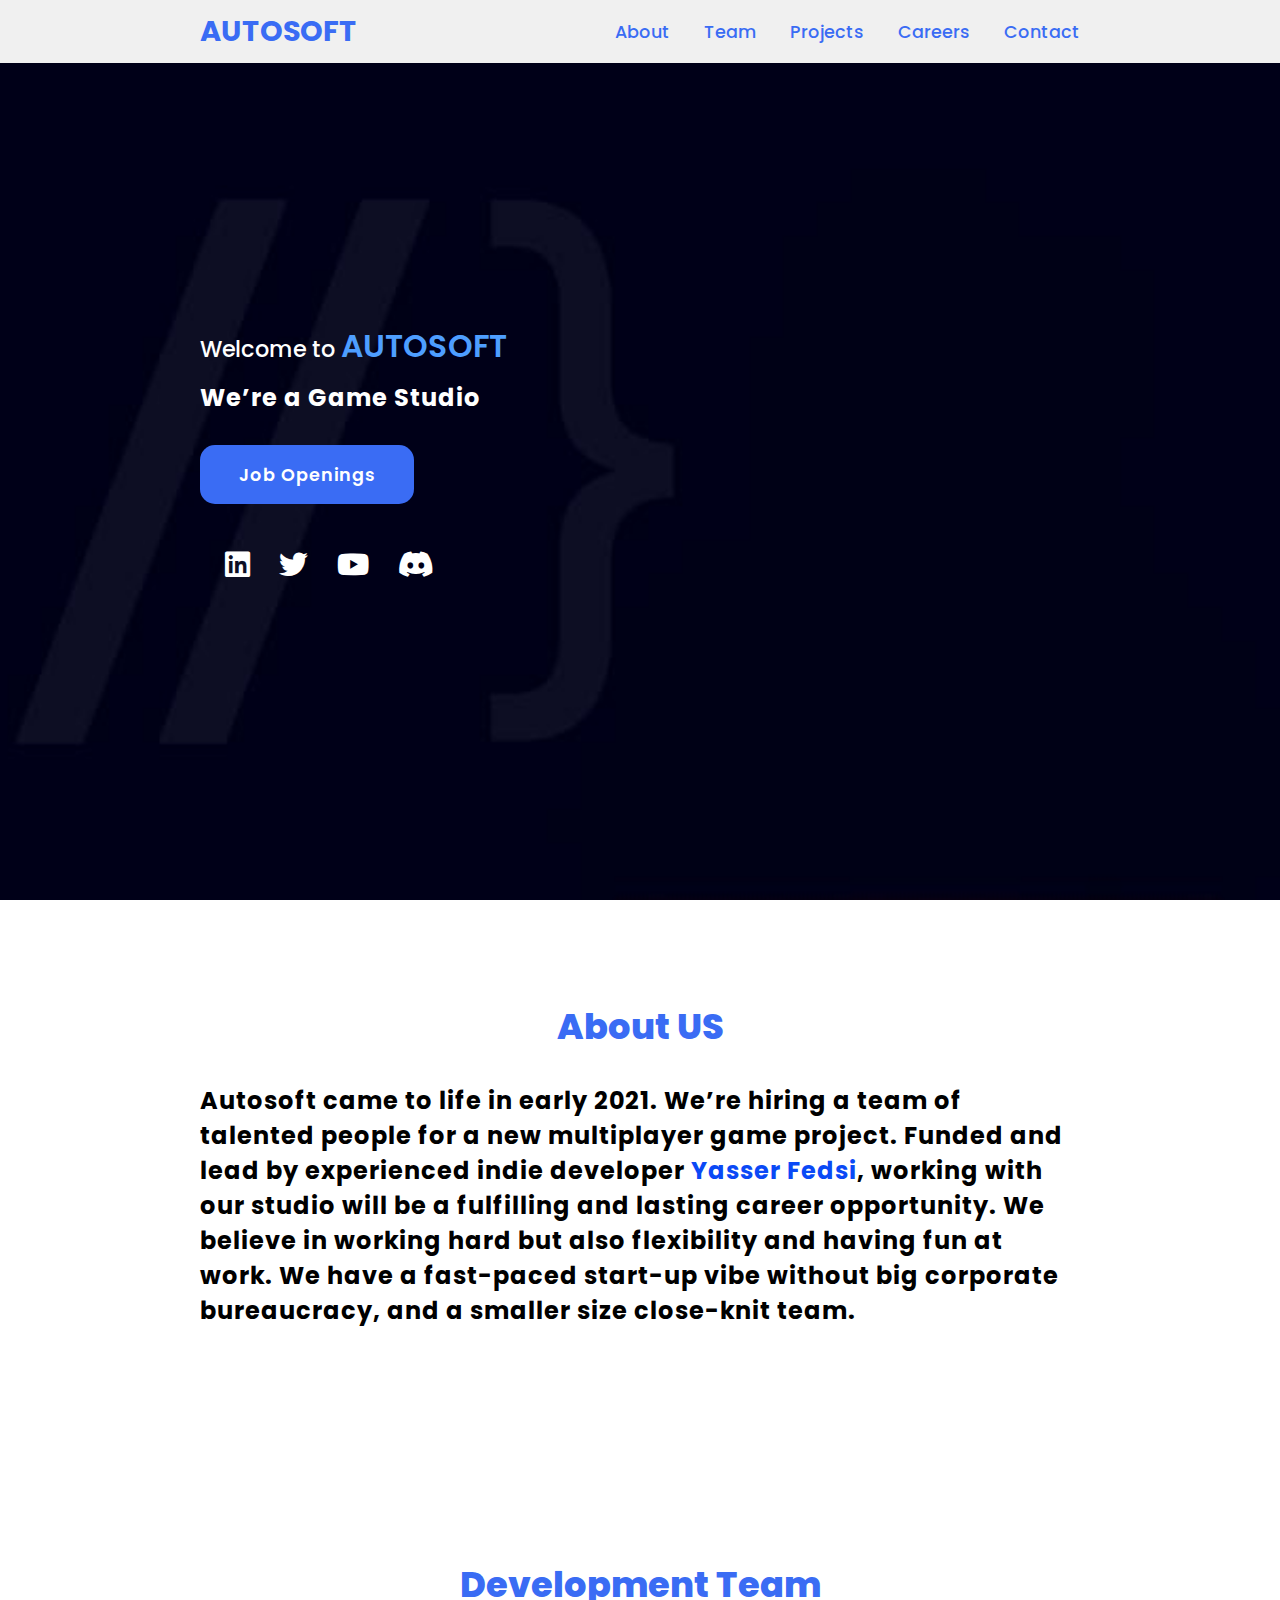
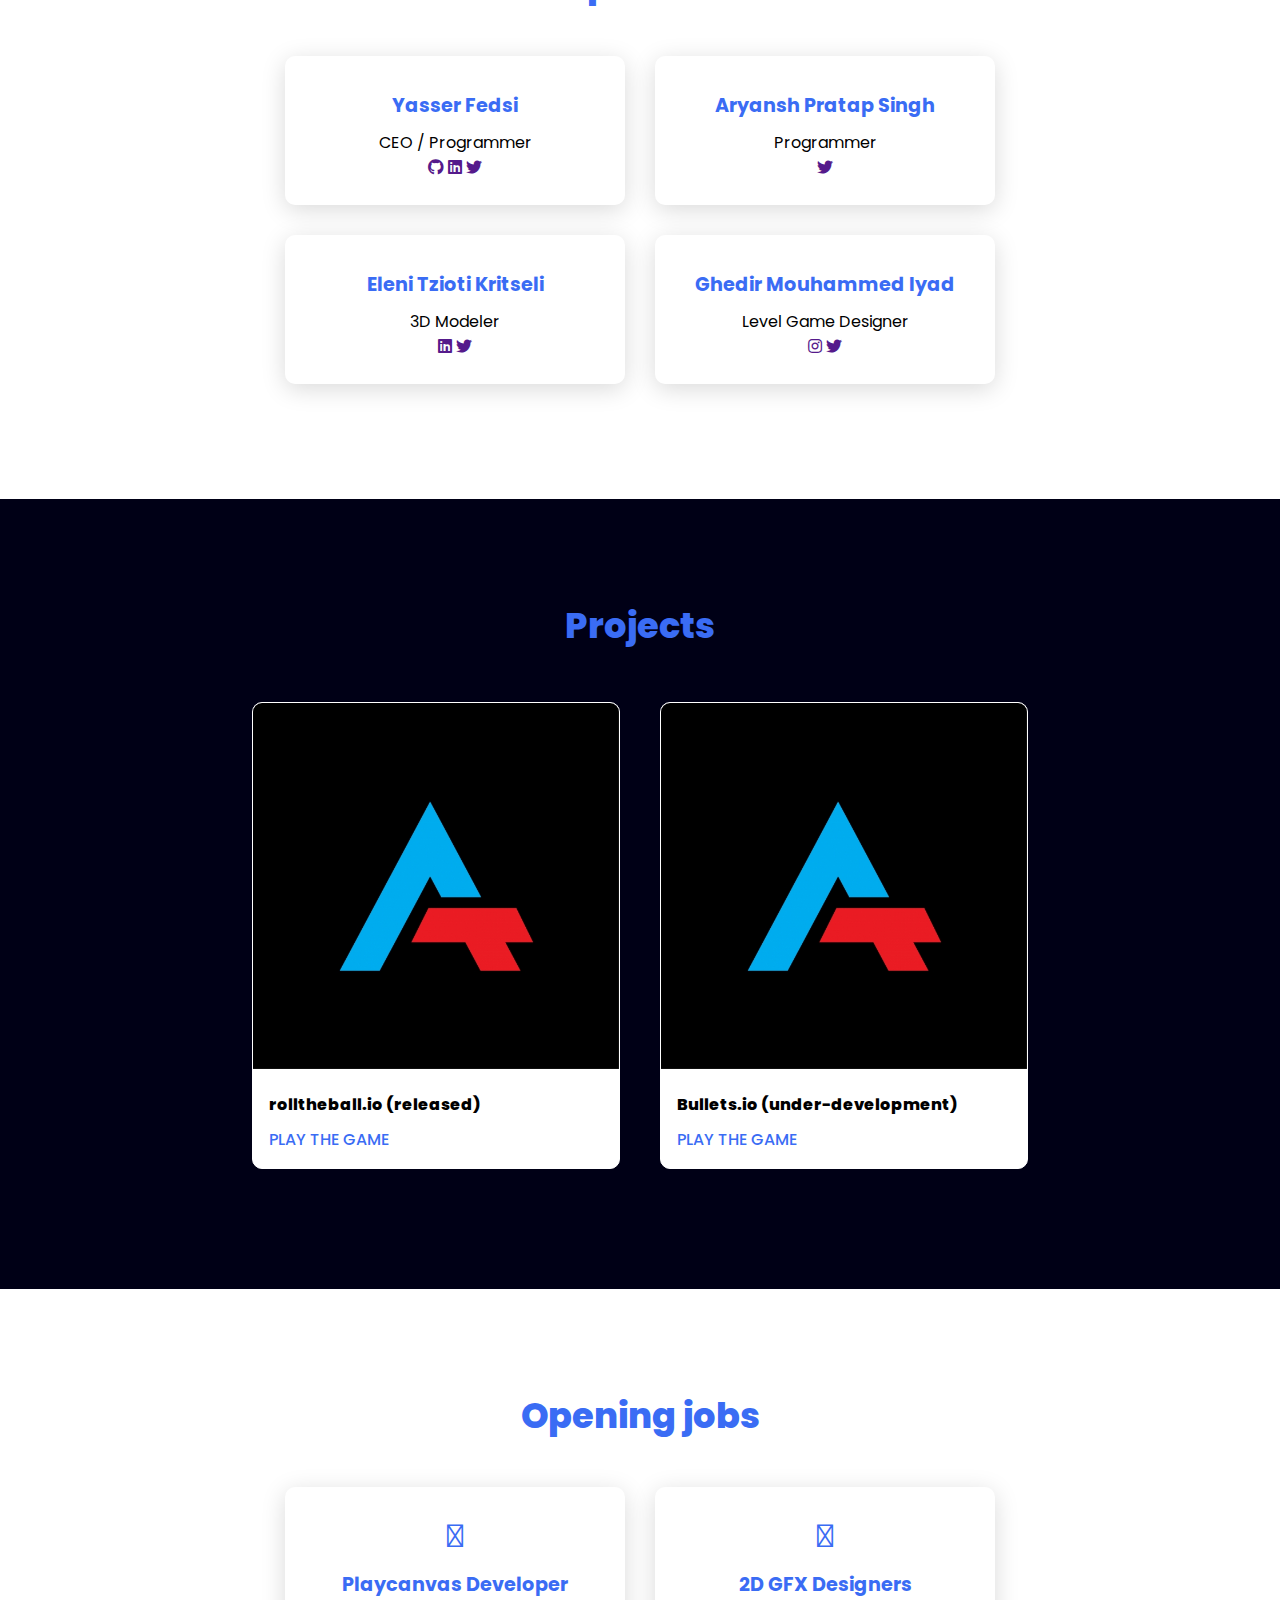
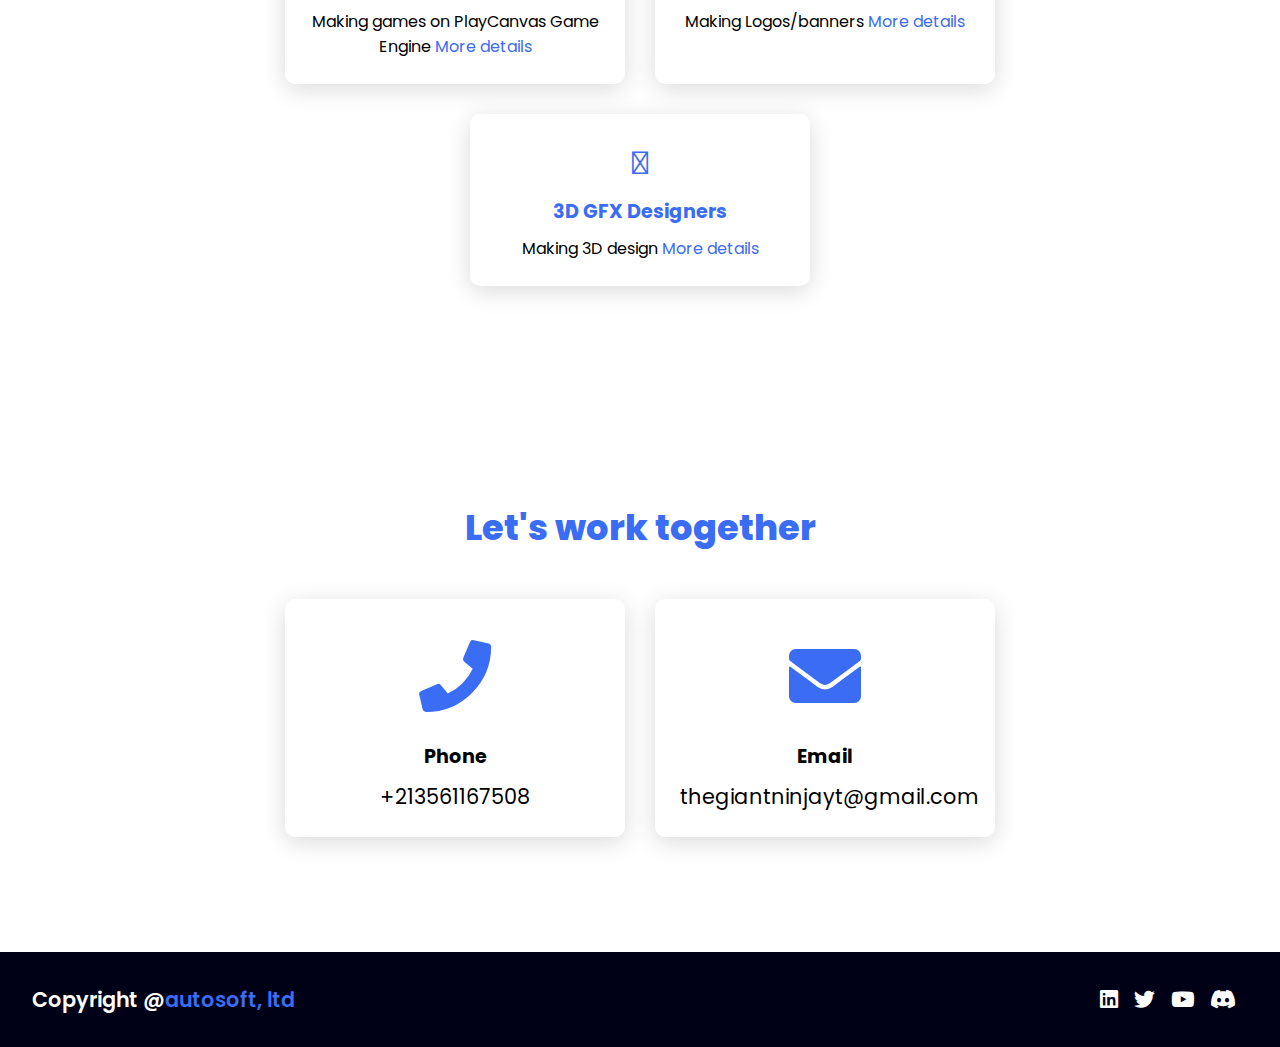
==== index.html @ 0deb319e "Initial commit" ====
<!DOCTYPE html>
<html lang="en">
<head>
    <meta charset="UTF-8">
    <meta http-equiv="X-UA-Compatible" content="IE=edge">
    <meta name="viewport" content="width=device-width, initial-scale=1.0">
    <link rel="icon" href="logo.jpg">
    <link rel="stylesheet" href="https://cdnjs.cloudflare.com/ajax/libs/font-awesome/5.15.4/css/all.min.css">
    <link rel="stylesheet" href="./style.css">
    <title>AUTOSOFT - Game Studio</title>
</head>
<body>
    <header>
        <a href="#" class="logo">Autosoft</a>
        <nav class="navigation">
            <a href="#about">About</a>
            <a href="#team">Team</a>
            <a href="#projects">Projects</a>
            <a href="#careers">Careers</a>
            <a href="#contact">Contact</a>
        </nav>
    </header>

    <section class="main">
        <div>
            <h2>Welcome to <span>AUTOSOFT</span></h2>
            <h3>We’re a Game Studio</h3>
            <a href="#careers" class="main-btn">Job Openings</a>
            <div class="social-icons">
                <a href="#"><i class="fab fa-linkedin" onclick="window.open('https://www.linkedin.com/company/86349654/')"></i></a>
                <a href="#"><i class="fab fa-twitter" onclick="window.open('https://twitter.com/autosoftltd')"></i></a>
                <a href="#"><i class="fab fa-youtube" onclick="window.open('https://youtube.com/TheGiantNinjaBR')"></i></a>
                <a href="#"><i class="fab fa-discord" onclick="window.open('https://discord.gg/p4rJ9TrJUa')"></i></a>
            </div>
        </div>
    </section>

    <section class="about" id="about">
        <h2 class="title">About US</h2>
        <h3>
            Autosoft  came to life in early 2021. We’re hiring a team of talented people for a new multiplayer game project. Funded and lead by experienced indie developer <a href="" onclick="window.open('https://yasserfedsi.netlify.app')">Yasser Fedsi</a>, working with our studio will be a fulfilling and lasting career opportunity. We believe in working hard but also flexibility and having fun at work. We have a fast-paced start-up vibe without big corporate bureaucracy, and a smaller size close-knit team.
        </h3>
    </section>

    <section class="cards" id="team">
        <h2 class="title">Development Team</h2>
        <div class="content">
            <div class="card">
                <div class="info">
                    <h3>Yasser Fedsi</h3>
                    <p>CEO / Programmer</p>
                    <a href=""><i class="fab fa-github" onclick="window.open('https://github.com/yasserfds')"></i></a>
                    <a href=""><i class="fab fa-linkedin" onclick="window.open('https://www.linkedin.com/in/yasser-fedsi/')"></i></a>
                    <a href=""><i class="fab fa-twitter" onclick="window.open('https://twitter.com/yasserfds')"></i></a>
                </div>

            </div>
            <div class="card">
                <div class="info">
                    <h3>Aryansh Pratap Singh</h3>
                    <p>Programmer</p>
                    <a href=""><i class="fab fa-twitter" onclick="window.open('https://twitter.com/Homanly30')"></i></a>
                </div>
            </div>
            <div class="card">
                <div class="info">
                    <h3>Eleni Tzioti Kritseli</h3>
                    <p>3D Modeler</p>
                    <a href=""><i class="fab fa-linkedin" onclick="window.open('https://www.linkedin.com/in/eleni-tzioti-kritseli-9b9a041ab/')"></i></a>
                    <a href=""><i class="fab fa-twitter" onclick="window.open('https://twitter.com/ETziotiKritseli')"></i></a>
                </div>
            </div>
            <div class="card">
                <div class="info">
                    <h3>Ghedir Mouhammed Iyad</h3>
                    <p>Level Game Designer</p>
                    <a href=""><i class="fab fa-instagram" onclick="window.open('https://www.instagram.com/iyaplaysyt/')"></i></a>
                    <a href=""><i class="fab fa-twitter" onclick="window.open('https://twitter.com/IyaplaysYT')"></i></a>
                </div>
            </div>
        </div>
    </section>

    <section class="projects" id="projects">
        <h2 class="title">Projects</h2>
        <div class="content">
            <div class="project-card">
                <div class="project-image">
                    <img src="logo.jpg" alt="">
                </div>
                <div class="project-info">
                    <p class="project-category">rolltheball.io (released)</p>
                    <strong class="project-title">
                        <a href="" onclick="window.open('https://rtbio.netlify.app')" class="more-details">Play the game</a>
                    </strong>
                </div>
            </div>
            <div class="project-card">
                <div class="project-image">
                    <img src="logo.jpg" alt="">
                </div>
                <div class="project-info">
                    <p class="project-category">Bullets.io (under-development)</p>
                    <strong class="project-title">
                        <a href="" onclick="window.open('https://bullets.netlify.app')" class="more-details">Play the game</a>
                    </strong>
                </div>
            </div>
        </div>
    </section>

    <section class="cards" id="careers">
        <h2 class="title">Opening jobs</h2>
        <div class="content">
            <div class="card">
                <div class="icon">
                    <i class="fa-solid fa-file-code"></i>
                </div>
                <div class="info">
                    <h3>Playcanvas Developer</h3>
                    <p>Making games on PlayCanvas Game Engine <a href="" onclick="window.open('https://docs.google.com/forms/d/e/1FAIpQLSfpBuvo84a0N8fK5tvjvv1kKxE6adXyoj7NND_QOVO-33fiGQ/viewform?usp=pp_url')" class="more-details">More details</a></p>
                </div>
            </div>
            <div class="card">
                <div class="icon">
                    <i class="fa-solid fa-file-code"></i>
                </div>
                <div class="info">
                    <h3>2D GFX Designers</h3>
                    <p>Making Logos/banners <a href="" onclick="window.open('')" class="more-details">More details</a></p>
                </div>
            </div>
            <div class="card">
                <div class="icon">
                    <i class="fa-solid fa-file-code"></i>
                </div>
                <div class="info">
                    <h3>3D GFX Designers</h3>
                    <p>Making 3D design <a href="" onclick="window.open('')" class="more-details">More details</a></p>
                </div>
            </div>
        </div>
    </section>

    <section class="cards contact" id="contact">
        <h2 class="title">Let's work together</h2>
        <div class="content">
            <div class="card">
                <div class="icon">
                    <i class="fas fa-phone"></i>
                </div>
                <div class="info">
                    <h3>Phone</h3>
                    <p>+213561167508</p>
                </div>
            </div>
            <div class="card">
                <div class="icon">
                    <i class="fas fa-envelope"></i>
                </div>
                <div class="info">
                    <h3>Email</h3>
                    <p>thegiantninjayt@gmail.com</p>
                </div>
            </div>
        </div>
        </div>
    </section>

    <footer class="footer">
        <p class="footer-title">Copyright @<span>autosoft, ltd</span></p>
        <div class="social-icons">
            <a href="#"><i class="fab fa-linkedin" onclick="window.open('https://www.linkedin.com/company/86349654/')"></i></a>
            <a href="#"><i class="fab fa-twitter" onclick="window.open('https://twitter.com/autosoftltd')"></i></a>
            <a href="#"><i class="fab fa-youtube" onclick="window.open('https://youtube.com/TheGiantNinjaBR')"></i></a>
            <a href="#"><i class="fab fa-discord" onclick="window.open('https://discord.gg/p4rJ9TrJUa')"></i></a>
        </div>
    </footer>
</body>
</html>
---- style.css ----
@import url('https://fonts.googleapis.com/css2?family=Poppins:ital,wght@0,100;0,200;0,300;0,400;0,500;0,600;0,700;0,800;0,900;1,100;1,200;1,300;1,400;1,500;1,600;1,700;1,800;1,900&display=swap');

*{
    font-family: 'Poppins', sans-serif;
    margin: 0;
    padding: 0;
    box-sizing: border-box;
    scroll-behavior: smooth;
}


header {
    background-color: #f0f0f0;
    width: 100%;
    position: fixed;
    z-index: 999;
    display: flex;
    justify-content: space-between;
    align-items: center;
    padding: 10px 200px ;
}

.logo{
    text-decoration: none;
    color: #3a6cf4;
    text-transform: uppercase;
    font-weight: 700;
    font-size: 1.8em;
}

.navigation a{
    color: #3a6cf4;
    text-decoration: none;
    font-size: 1.1em;
    font-weight: 500;
    padding-left: 30px;
}

.navigation a:hover{
    color: #601cfc;
}

section {
    padding: 100px 200px;
}

.main {
    width: 100%;
    min-height: 100vh;
    display: flex;
    align-items: center;
    background: url(background.jpg) no-repeat;
    background-size: cover;
    background-position: center;
    background-attachment: fixed;
}

.main h2 {
    color: #fff;
    font-size: 1.4em;
    font-weight: 500;
}

.main h2 span {
    display: inline-block;
    margin-top: 10px;
    color: #4e9eff;
    font-size: 1.4em;
    font-weight: 600;
}

.main h3 {
    color: #fff;
    font-size: 1.5em;
    font-weight: 700;
    letter-spacing: 1px;
    margin-top: 10px;
    margin-bottom: 30px;
}

.main-btn {
    color: #fff;
    background-color: #3a6cf4;
    text-decoration: none;
    font-size: 1.1em;
    font-weight: 600;
    display: inline-block;
    padding: 0.9375em 2.1875em;
    letter-spacing: 1px;
    border-radius: 15px;
    margin-bottom: 40px;
    transition: 0.7s ease;
}

.main-btn:hover {
    background-color: #0a49f6;
    transform: scale(1.1);
}

.social-icons a {
    color: #fff;
    font-size: 1.8em;
    padding-left: 25px;
}

.about h3 {
    color: #000;
    font-size: 1.5em;
    font-weight: 700;
    letter-spacing: 1px;
    margin-top: 10px;
    margin-bottom: 30px;
}

.about a {
    color: #0a49f6;
    text-decoration: none;
}

.title {
    display: flex;
    justify-content: center;
    color: #3a6cf4;
    font-size: 2.2em;
    font-weight: 800;
    margin-bottom: 30px;
}

.content {
    display: flex;
    justify-content: center;
    flex-direction: row;
    flex-wrap: wrap;
}

.card {
    background-color: #fff;
    width: 21.25em;
    box-shadow: 0 5px 25px rgba(1 1 1 / 15%);
    border-radius: 10px;
    padding: 25px;
    margin: 15px;
    transition: 0.7s ease;
}

.card:hover {
    transform: scale(1.1);
}

.icon {
    color: #3a6cf4;
    font-size: 2em;
    text-align: center;
}

.info {
    text-align: center;
}

.info h3 {
    color: #3a6cf4;
    font-size: 1.2em;
    font-weight: 700;
    margin: 10px;
}

.projects {
    background: #000016;
}

.projects .content {
    margin-top: 30px;
}

.project-card {
    background-color: #fff;
    border: 1px solid #fff;
    min-height: 14em;
    width: 23em;
    overflow: hidden;
    border-radius: 10px;
    margin: 20px;
    transition: 0.7s ease;
}

.project-card:hover {
    transform: scale(1.1);
}

.project-card:hover .project-image {
    opacity: 0.9;
}

.project-image img {
    width: 100%;
}

.project-info {
    padding: 1em;
}

.project-category {
    font-size: 01em;
    font-weight: 800;
    color: #000;
}

.project-title {
    display: flex;
    justify-content: space-between;
    text-transform: uppercase;
    font-weight: 500;
    margin-top: 10px;
}

.more-details {
    text-decoration: none;
    color: #3a6cf4;
}

.more-details:hover {
    color: #601cfc;
}

.contact .icon {
    font-size: 4.5em;
}

.contact .info h3 {
    color: #000;
}

.contact .info p {
    font-size: 1.3em;
}

.footer {
    background-color: #000016;
    color: #fff;
    padding: 2em;
    display: flex;
    justify-content: space-between;
}

.footer-title {
    font-size: 1.3em;
    font-weight: 600;
}

.footer-title span {
    color: #3a6cf4;
}

.footer .social-icons a {
    font-size: 1.3em;
    padding: 0 12px 0 0;
}

.footer .social-icons a:hover {
    color: #4e9eff;
}

@media (max-width:1023px) {
    header {
        padding: 12px 20px;
    }

    .navigation a {
        padding-left: 10px;
    }

    .title {
        font-size: 1.8em;
    }

    .section {
        padding: 80px 20px;
    }

    .main-content h2 {
        font-size: 1em;
    }

    .main-content h3 {
        font-size: 1.6em;
    }

    .content {
        flex-direction: column;
        align-items: center;
    }
}

@media (max-width:641px) {
    body {
        font-size: 12px;
    }

    .main-content h2 {
        font-size: 0.8em;
    }

    .main-content h3 {
        font-size: 1.4em;
    }
}

@media (max-width:300px) {
    body {
        font-size: 10px;
    }
}
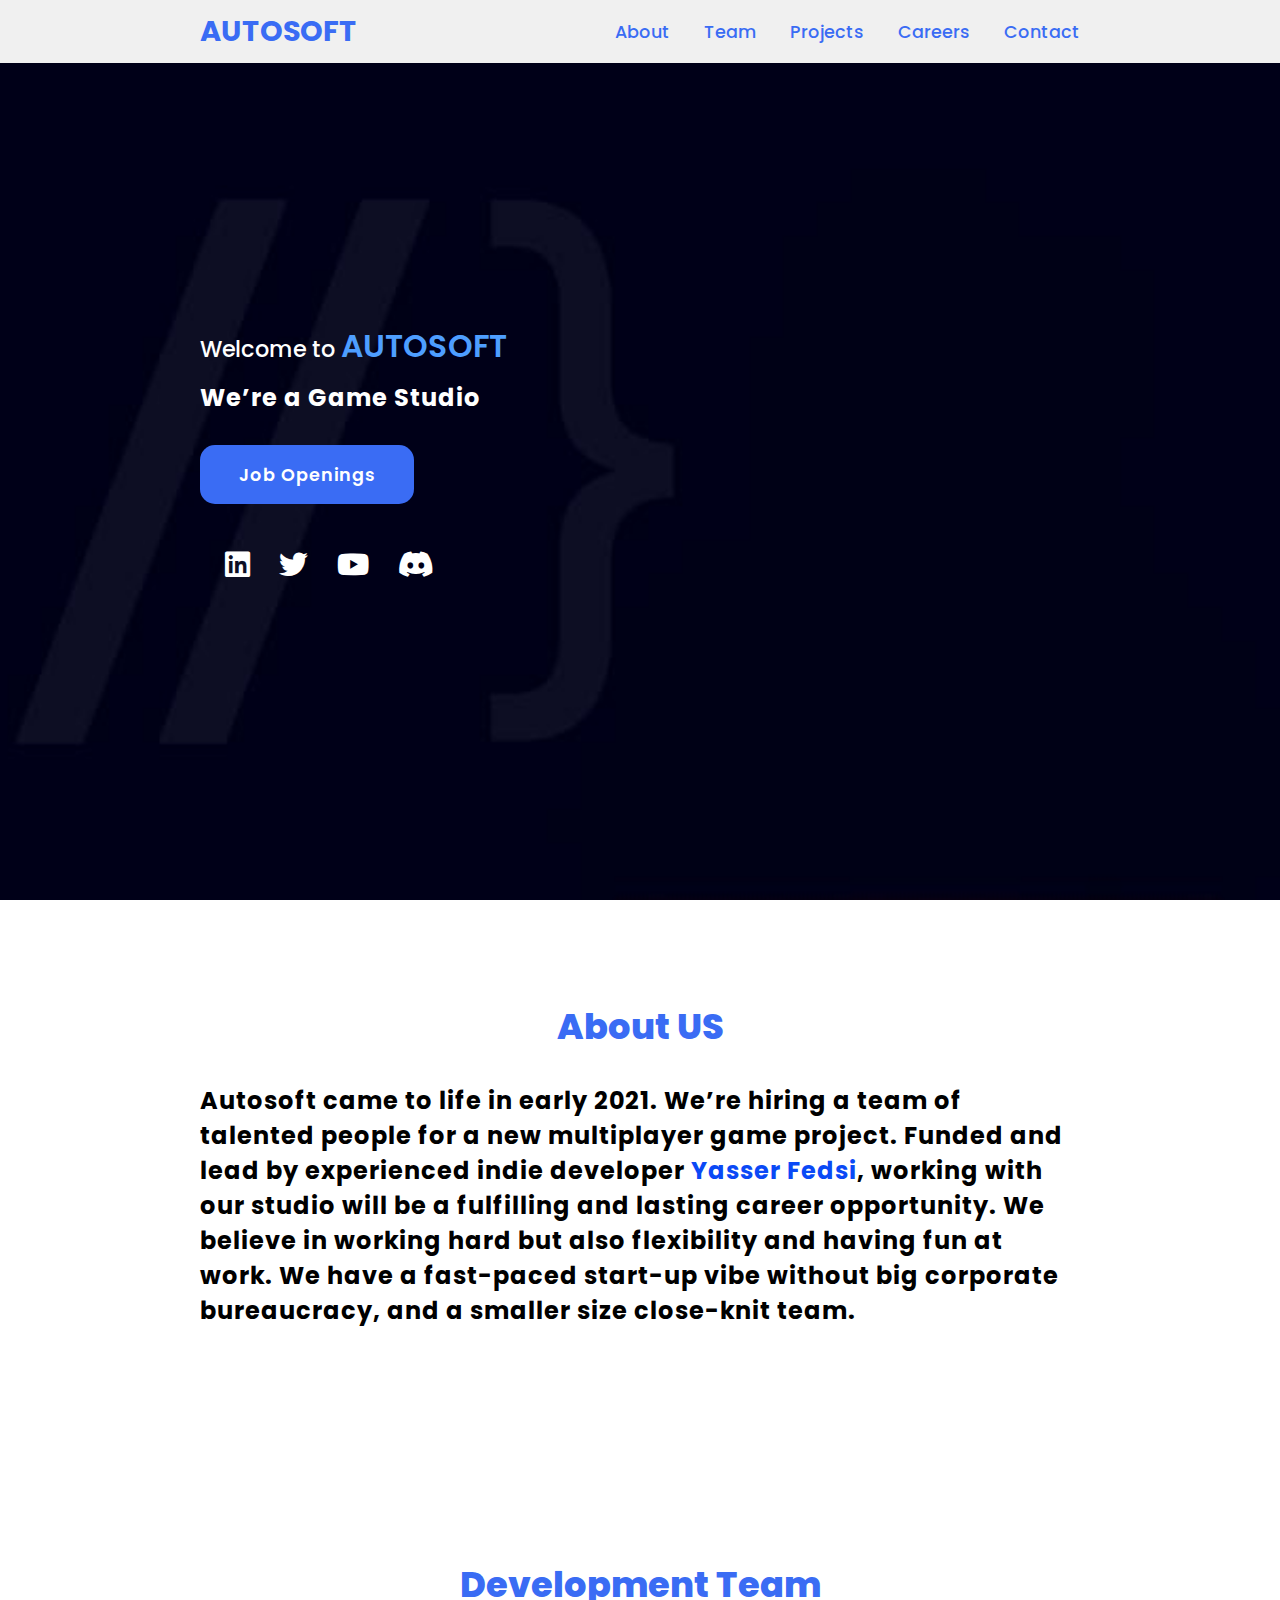
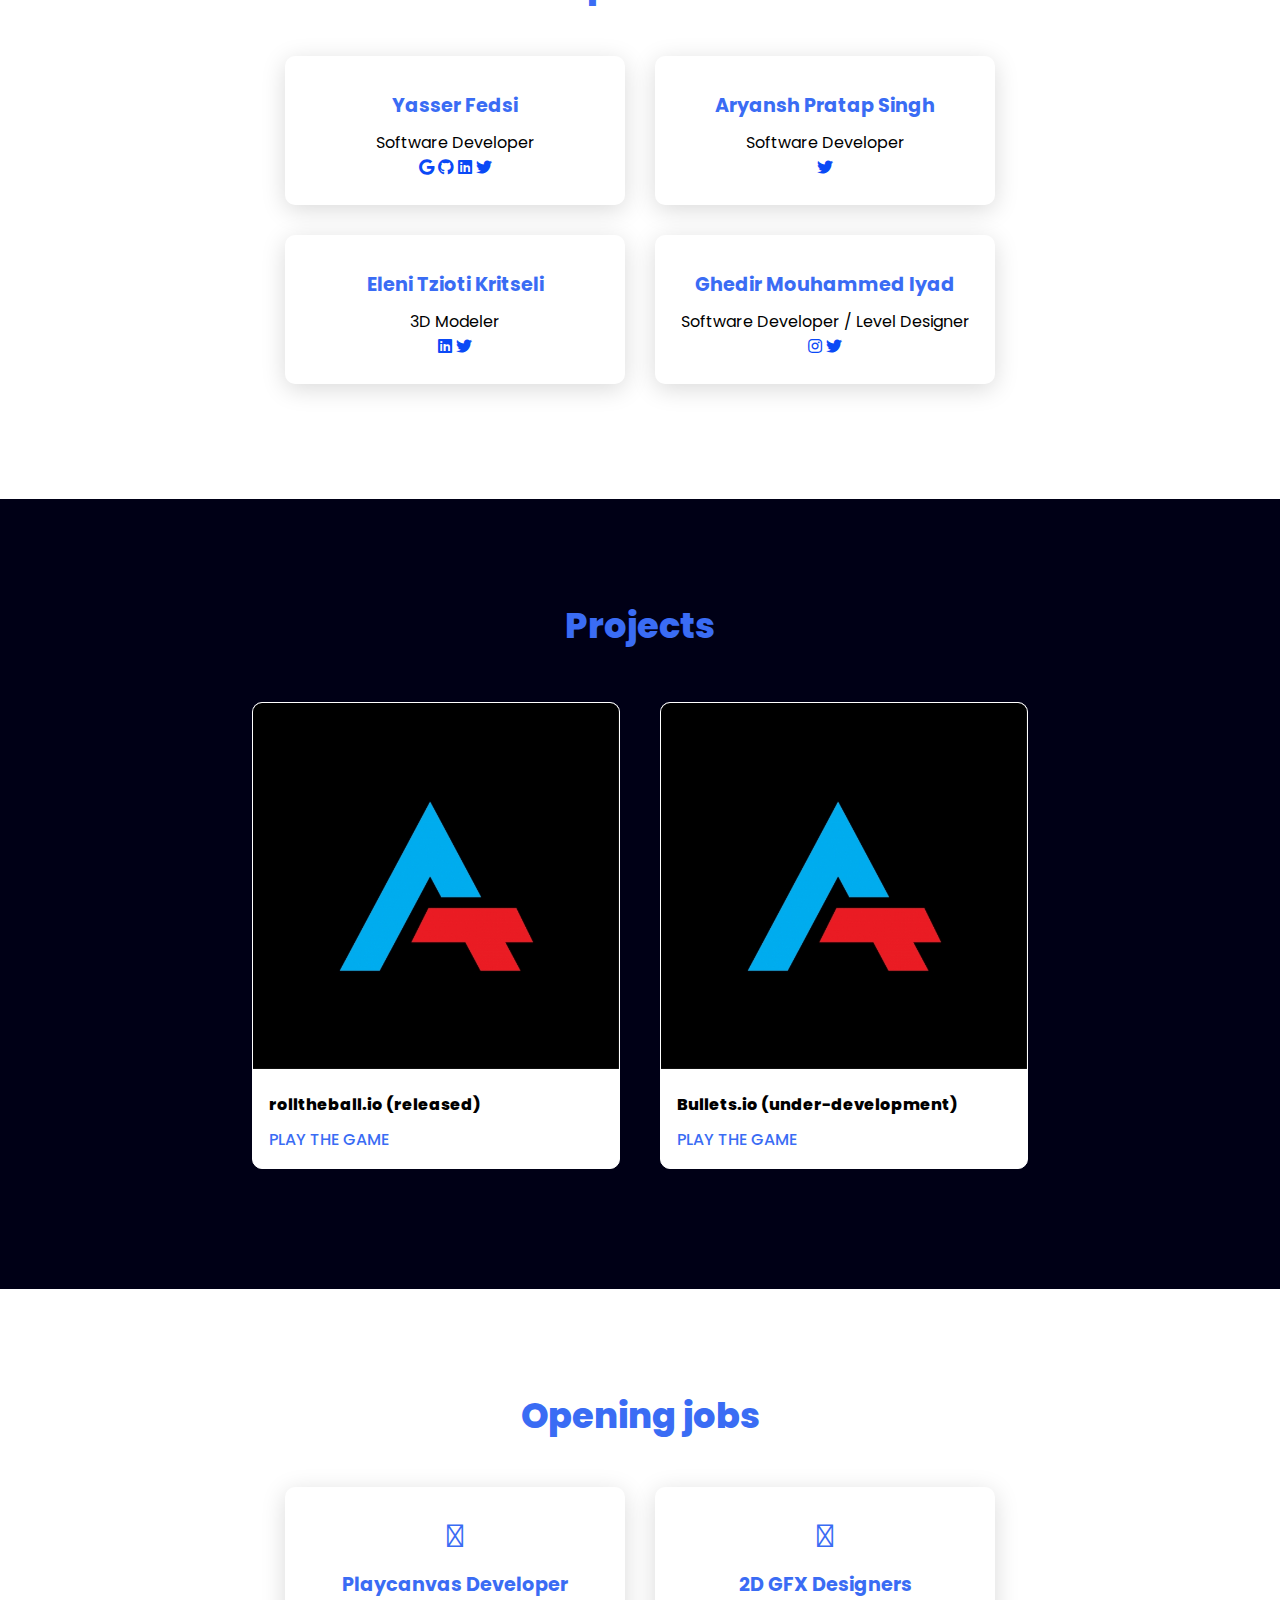
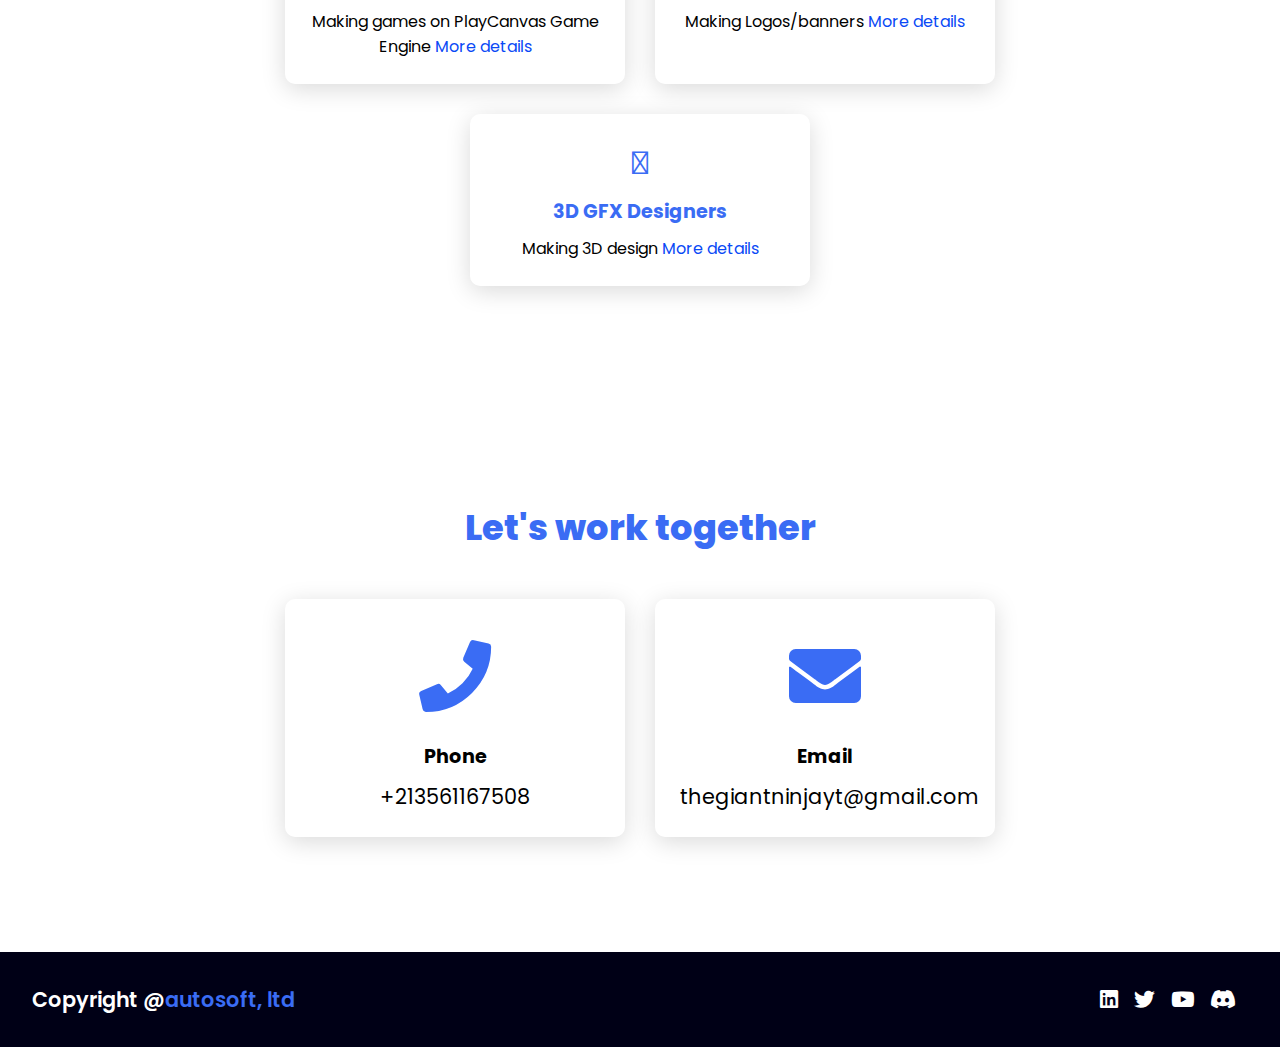
==== commit 445fad5c: "Updated index.html" ====
--- a/index.html
+++ b/index.html
@@ -48,7 +48,8 @@
             <div class="card">
                 <div class="info">
                     <h3>Yasser Fedsi</h3>
-                    <p>CEO / Programmer</p>
+                    <p>Software Developer</p>
+                    <a href=""><i class="fab fa-google" onclick="window.open('https://yasserfedsi.netlify.app')"></i><a>
                     <a href=""><i class="fab fa-github" onclick="window.open('https://github.com/yasserfds')"></i></a>
                     <a href=""><i class="fab fa-linkedin" onclick="window.open('https://www.linkedin.com/in/yasser-fedsi/')"></i></a>
                     <a href=""><i class="fab fa-twitter" onclick="window.open('https://twitter.com/yasserfds')"></i></a>
@@ -58,7 +59,7 @@
             <div class="card">
                 <div class="info">
                     <h3>Aryansh Pratap Singh</h3>
-                    <p>Programmer</p>
+                    <p>Software Developer</p>
                     <a href=""><i class="fab fa-twitter" onclick="window.open('https://twitter.com/Homanly30')"></i></a>
                 </div>
             </div>
@@ -73,7 +74,7 @@
             <div class="card">
                 <div class="info">
                     <h3>Ghedir Mouhammed Iyad</h3>
-                    <p>Level Game Designer</p>
+                    <p>Software Developer / Level Designer</p>
                     <a href=""><i class="fab fa-instagram" onclick="window.open('https://www.instagram.com/iyaplaysyt/')"></i></a>
                     <a href=""><i class="fab fa-twitter" onclick="window.open('https://twitter.com/IyaplaysYT')"></i></a>
                 </div>
--- a/style.css
+++ b/style.css
@@ -103,6 +103,10 @@
     padding-left: 25px;
 }
 
+.social-icons a:hover {
+    color: #4e9eff;
+}
+
 .about h3 {
     color: #000;
     font-size: 1.5em;
@@ -162,6 +166,14 @@
     font-size: 1.2em;
     font-weight: 700;
     margin: 10px;
+}
+
+.info a {
+    color: #0a49f6;
+}
+
+.info a:hover {
+    color: #4e9eff;
 }
 
 .projects {
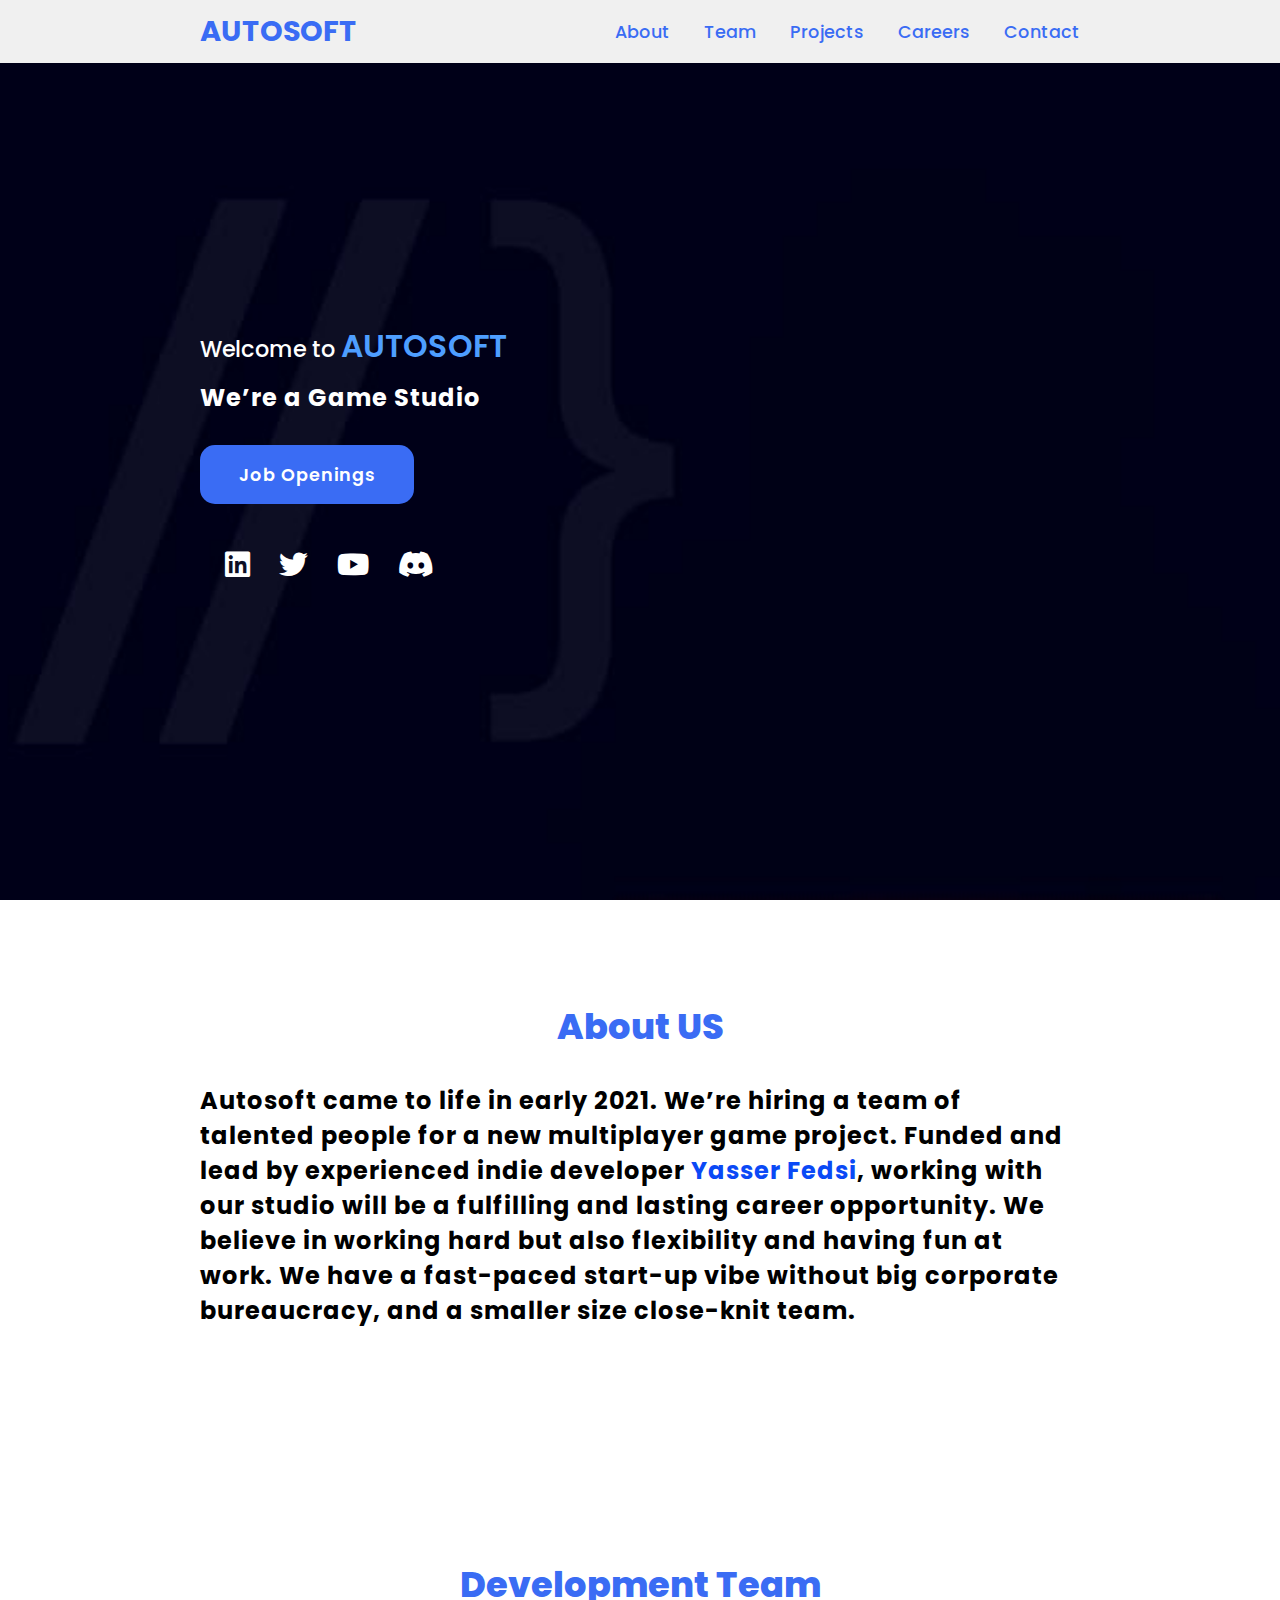
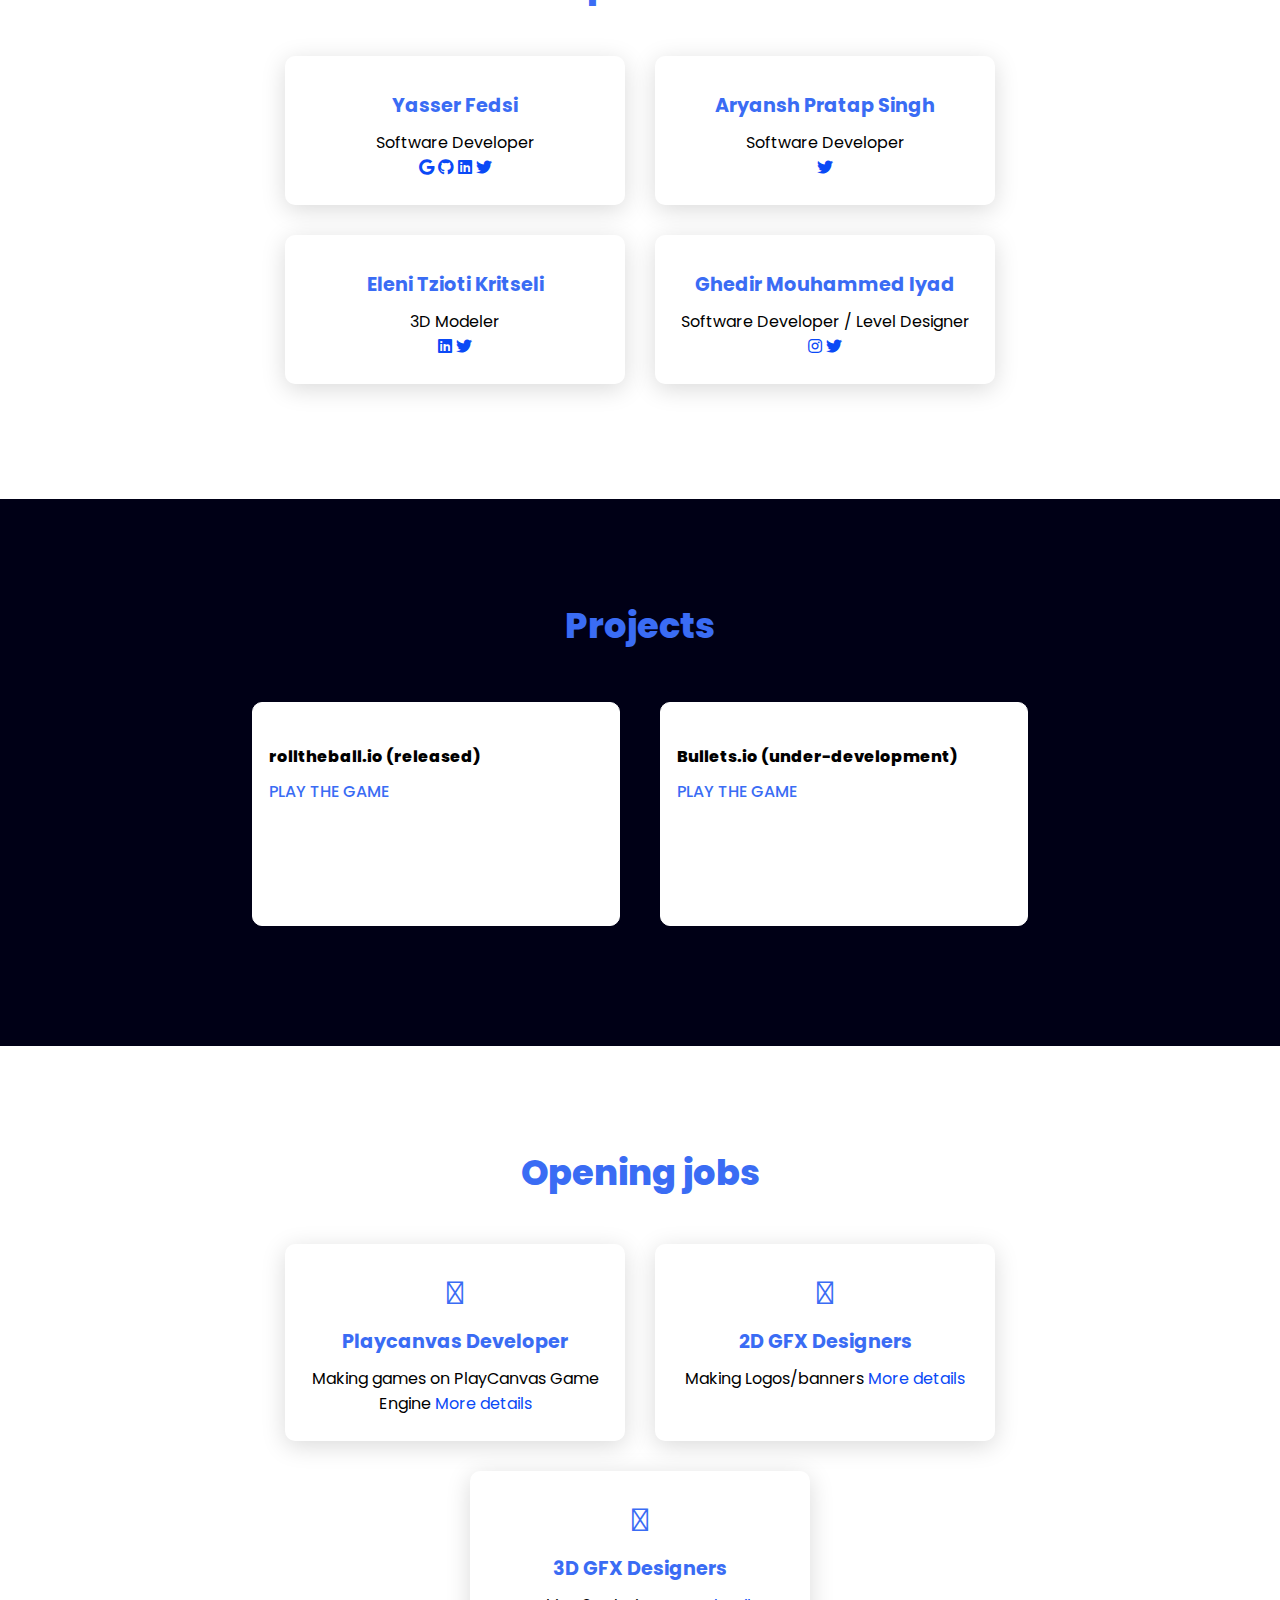
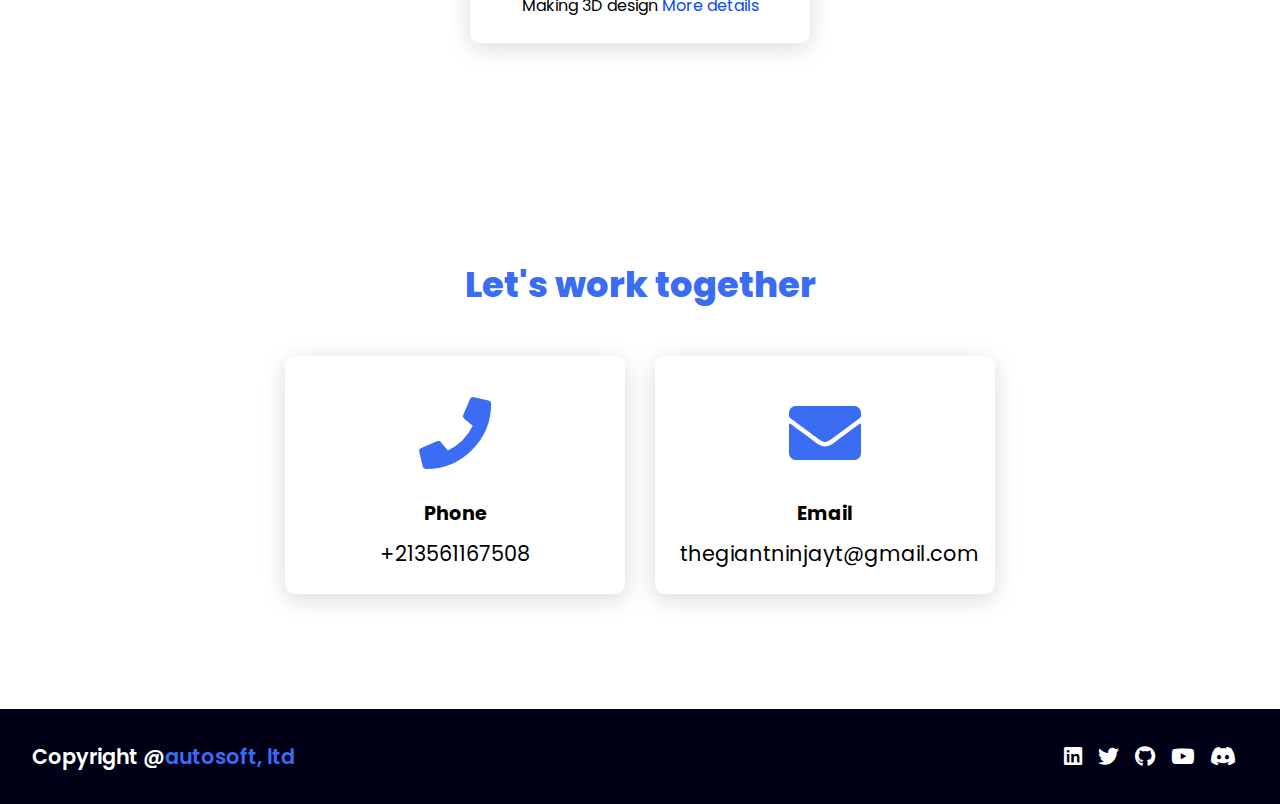
==== commit cf45cde0: "Update index.html" ====
--- a/index.html
+++ b/index.html
@@ -87,7 +87,7 @@
         <div class="content">
             <div class="project-card">
                 <div class="project-image">
-                    <img src="logo.jpg" alt="">
+                    <img src="rtb.io.banner.png" alt="">
                 </div>
                 <div class="project-info">
                     <p class="project-category">rolltheball.io (released)</p>
@@ -98,7 +98,7 @@
             </div>
             <div class="project-card">
                 <div class="project-image">
-                    <img src="logo.jpg" alt="">
+                    <img src="bullets.io.png" alt="">
                 </div>
                 <div class="project-info">
                     <p class="project-category">Bullets.io (under-development)</p>
@@ -173,6 +173,7 @@
         <div class="social-icons">
             <a href="#"><i class="fab fa-linkedin" onclick="window.open('https://www.linkedin.com/company/86349654/')"></i></a>
             <a href="#"><i class="fab fa-twitter" onclick="window.open('https://twitter.com/autosoftltd')"></i></a>
+            <a href=""><i class="fab fa-github" onclick="window.open('https://github.com/AUTOSOFT-Development')"></i></a>
             <a href="#"><i class="fab fa-youtube" onclick="window.open('https://youtube.com/TheGiantNinjaBR')"></i></a>
             <a href="#"><i class="fab fa-discord" onclick="window.open('https://discord.gg/p4rJ9TrJUa')"></i></a>
         </div>
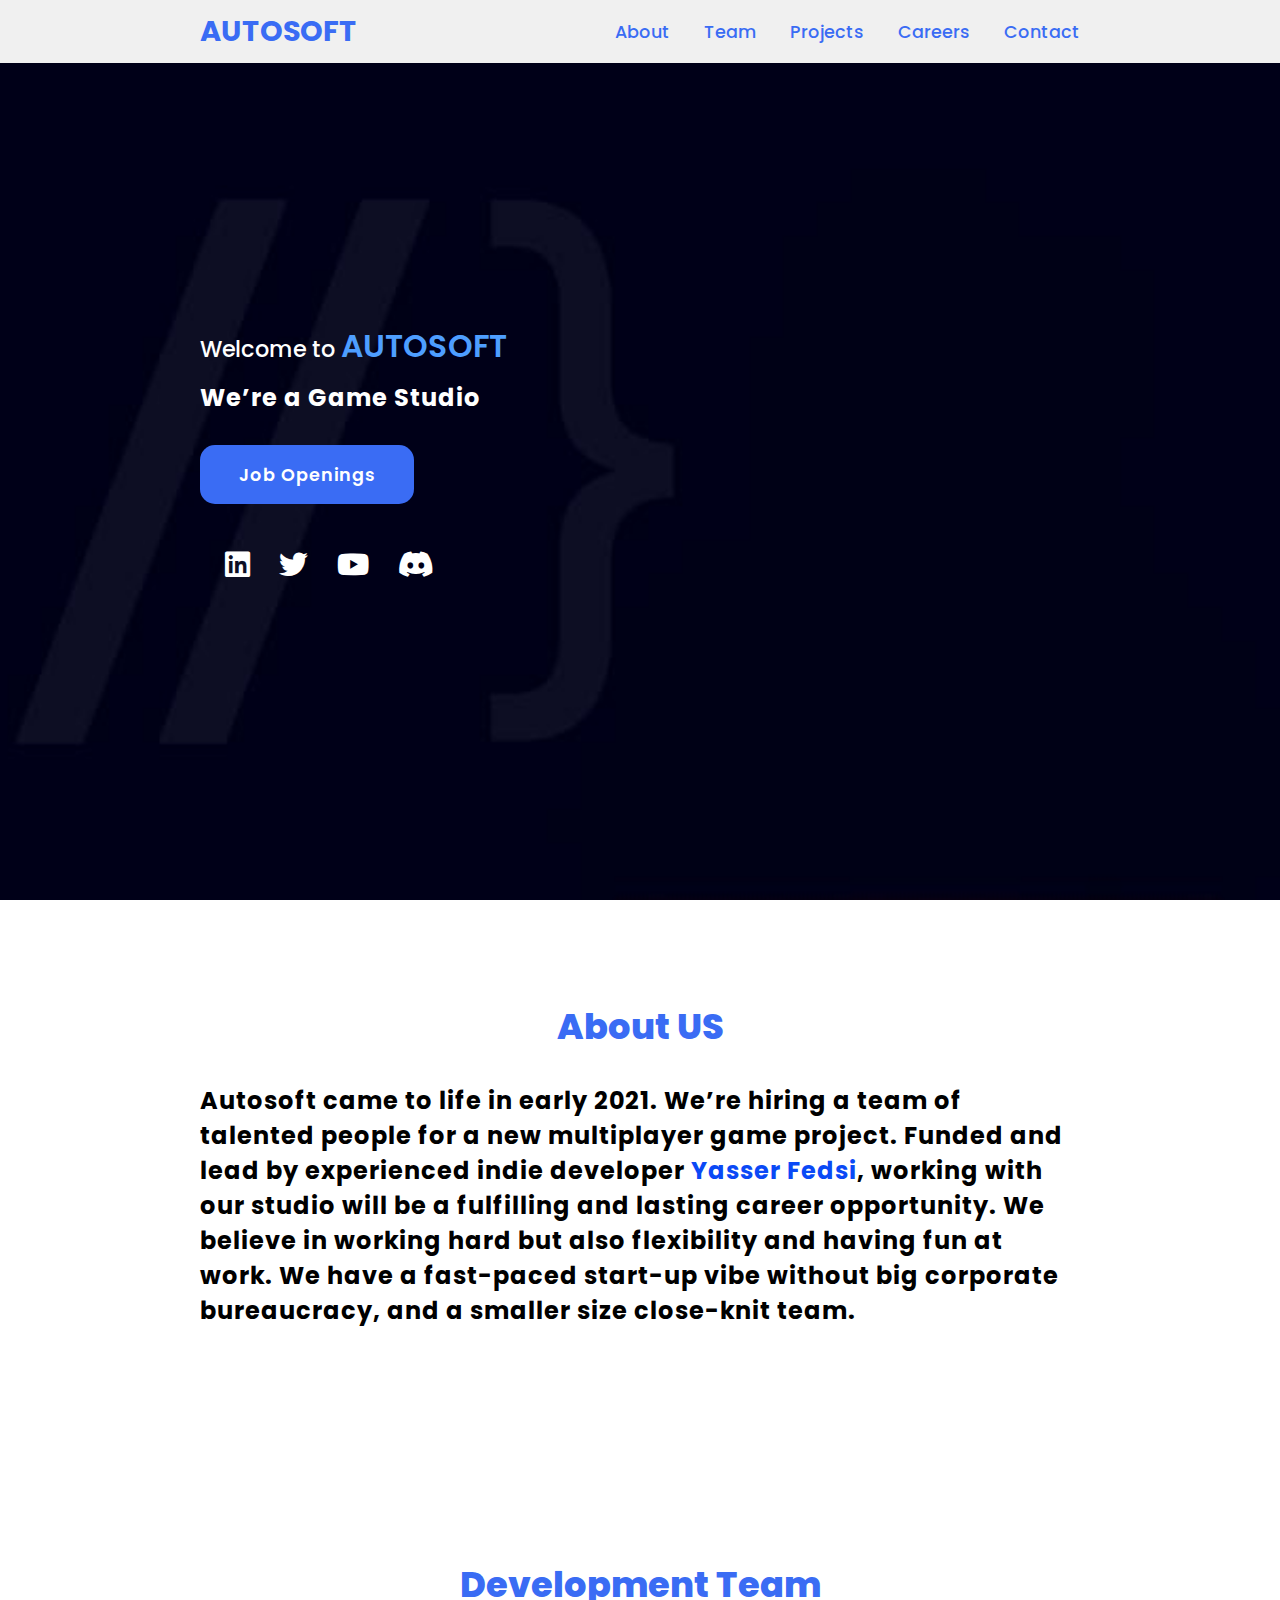
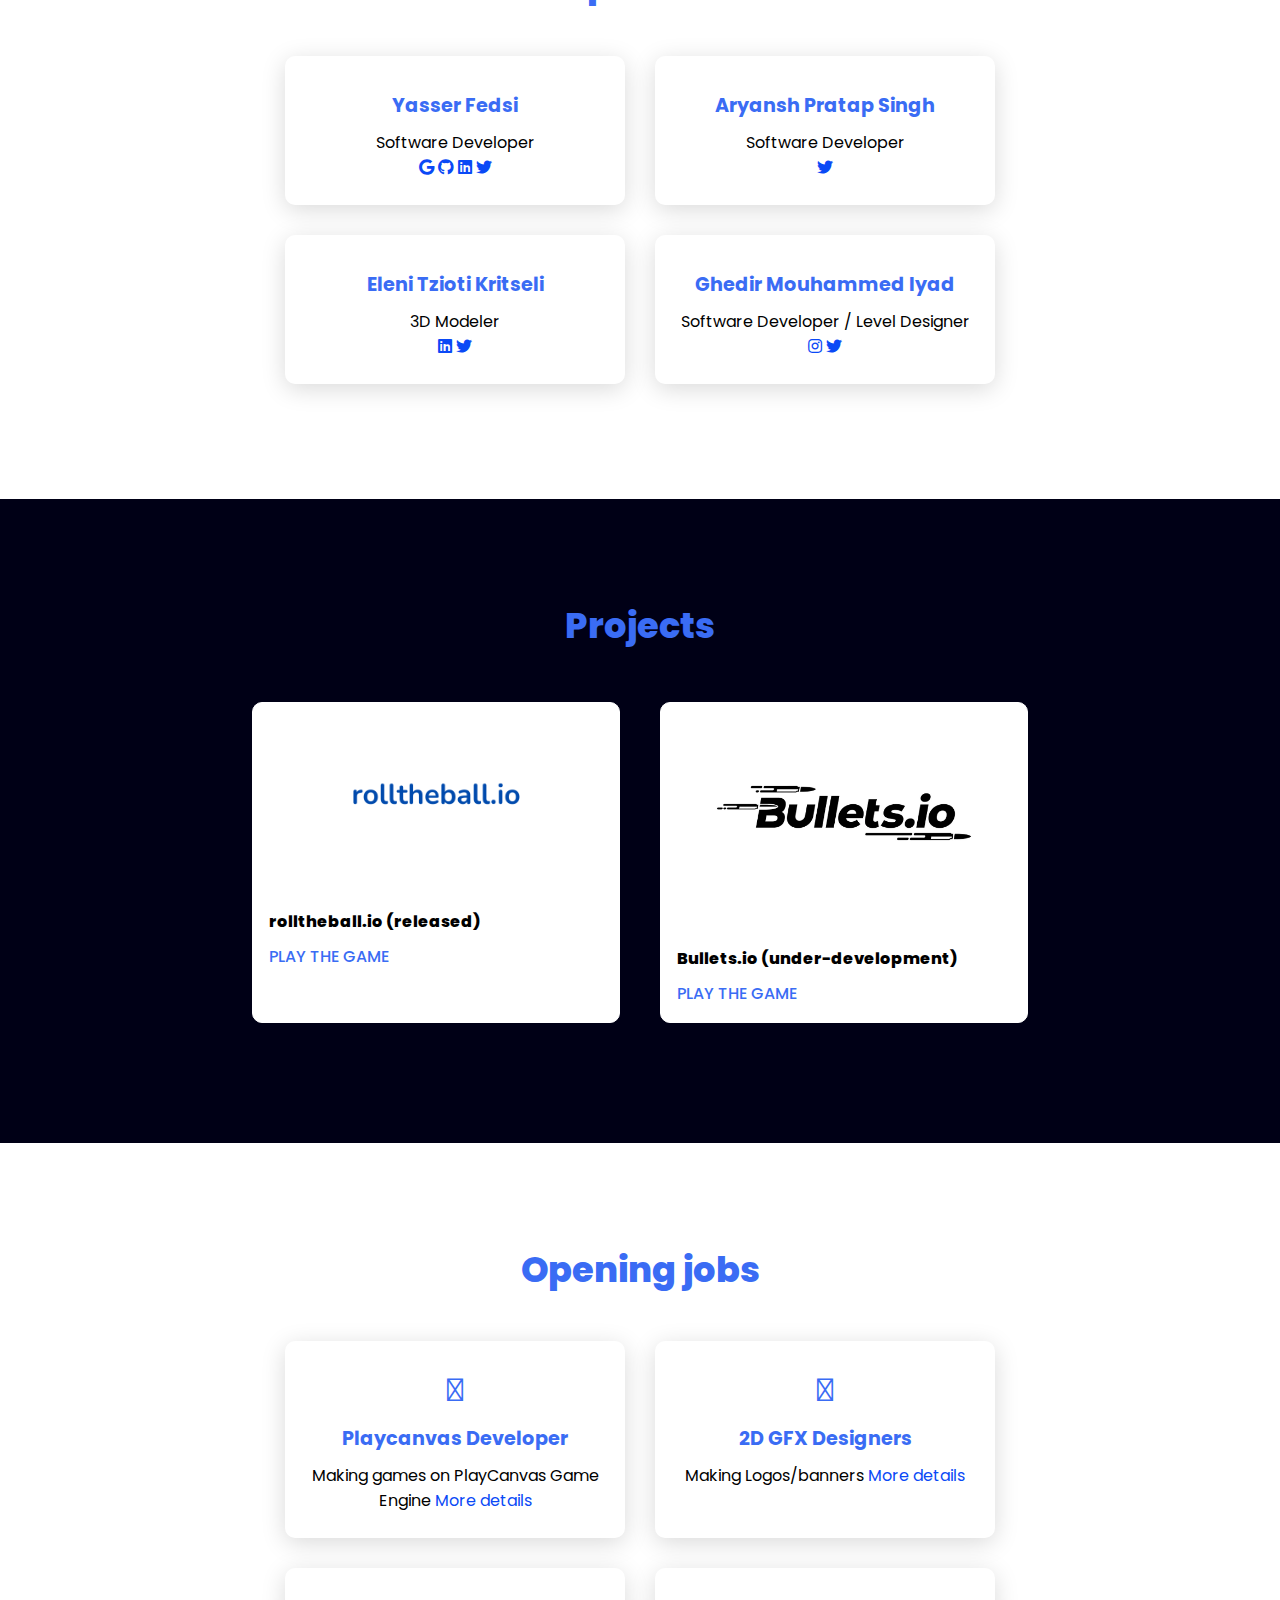
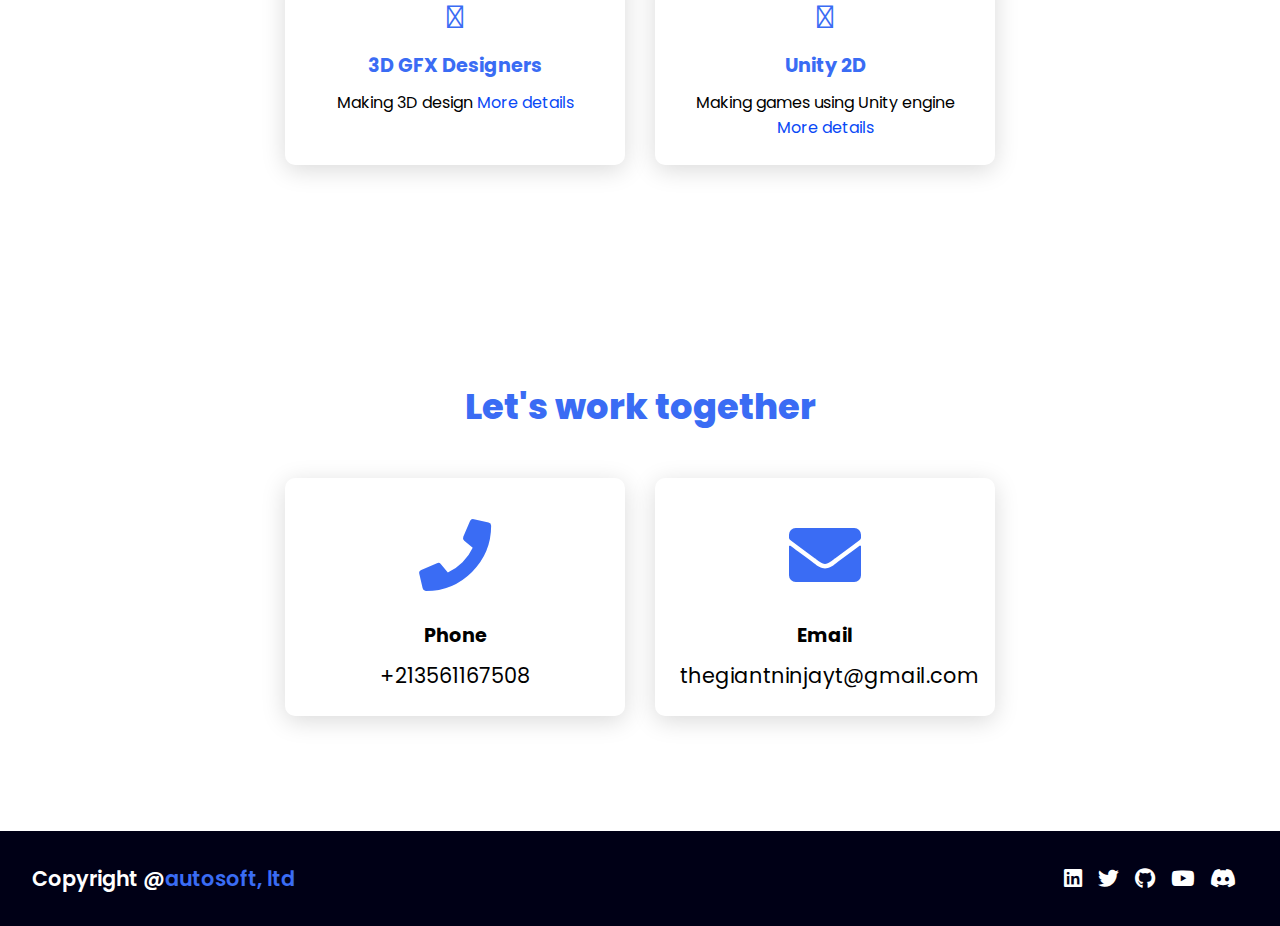
==== commit 1f0dceb9: "Added new job" ====
--- a/index.html
+++ b/index.html
@@ -140,6 +140,15 @@
                     <p>Making 3D design <a href="" onclick="window.open('')" class="more-details">More details</a></p>
                 </div>
             </div>
+            <div class="card">
+                <div class="icon">
+                    <i class="fa-solid fa-file-code"></i>
+                </div>
+                <div class="info">
+                    <h3>Unity 2D</h3>
+                    <p>Making games using Unity engine <a href="" onclick="window.open('')" class="more-details">More details</a></p>
+                </div>
+            </div>
         </div>
     </section>
 
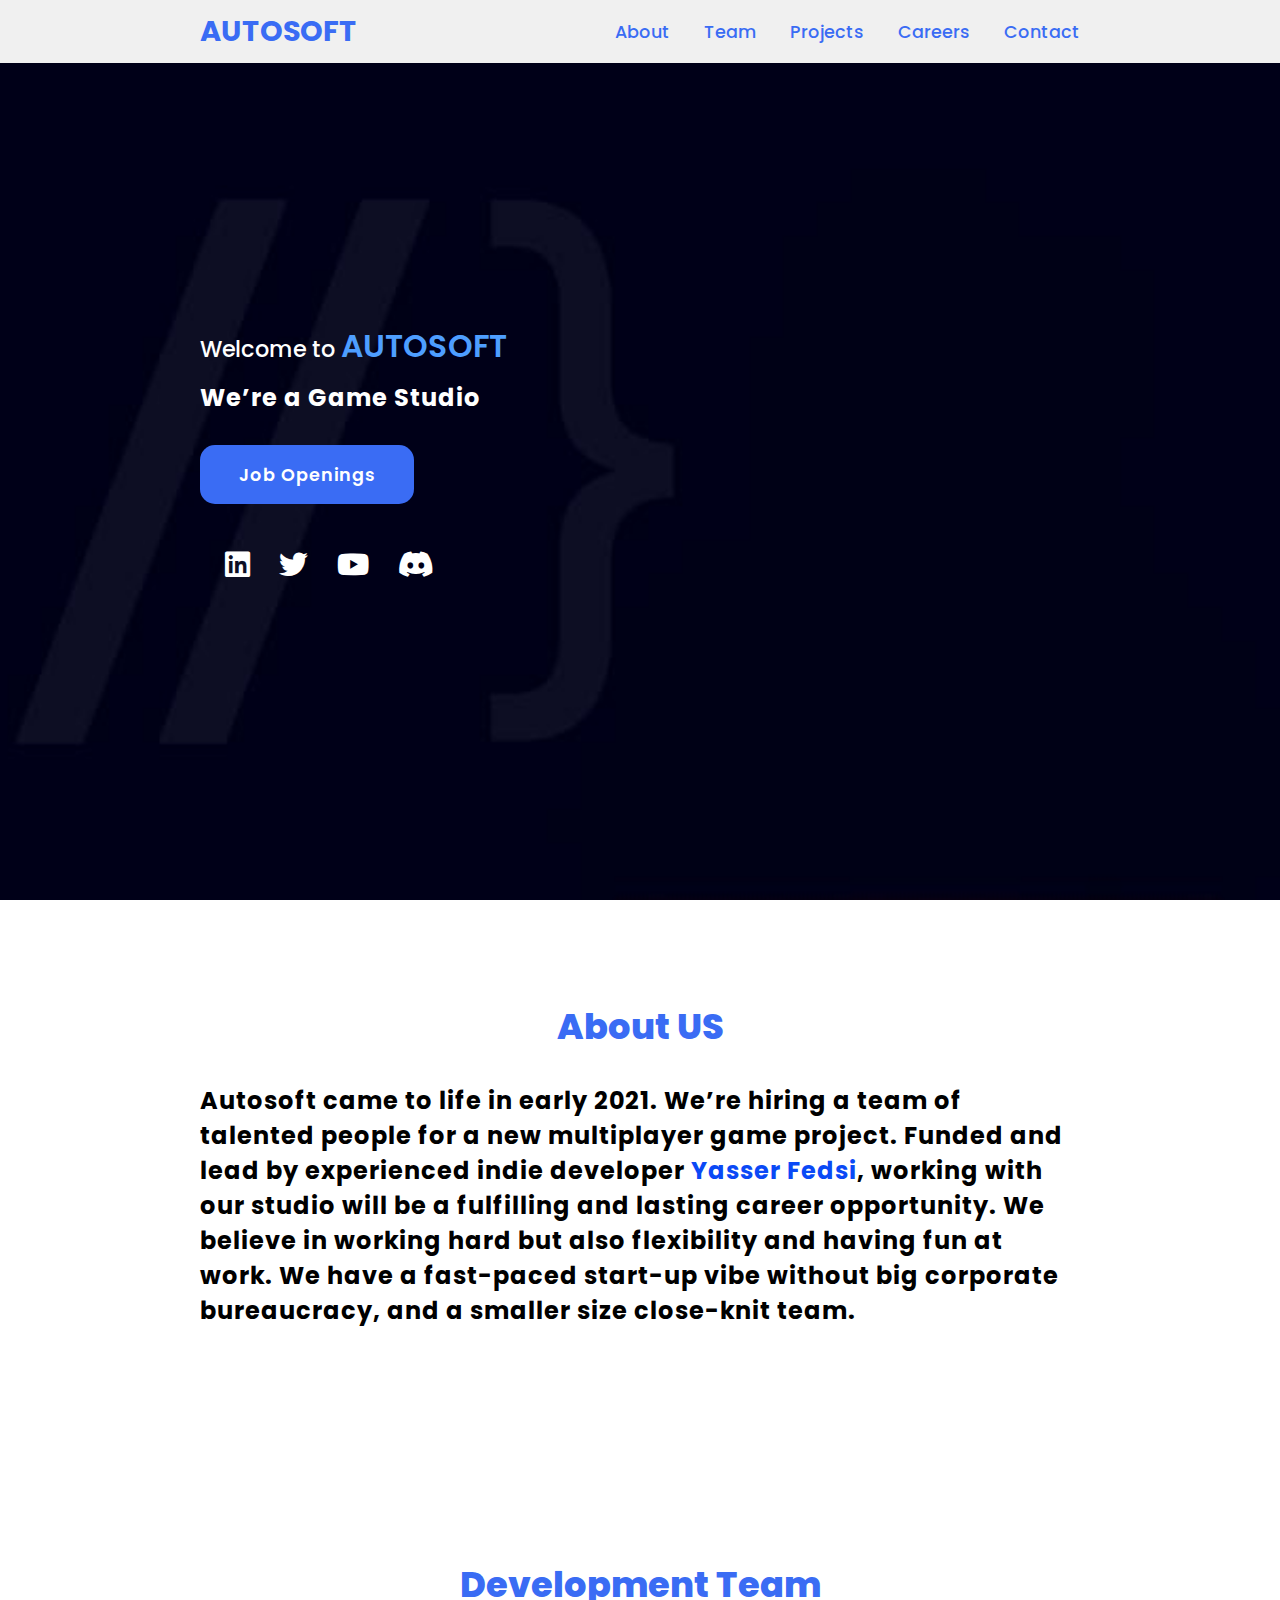
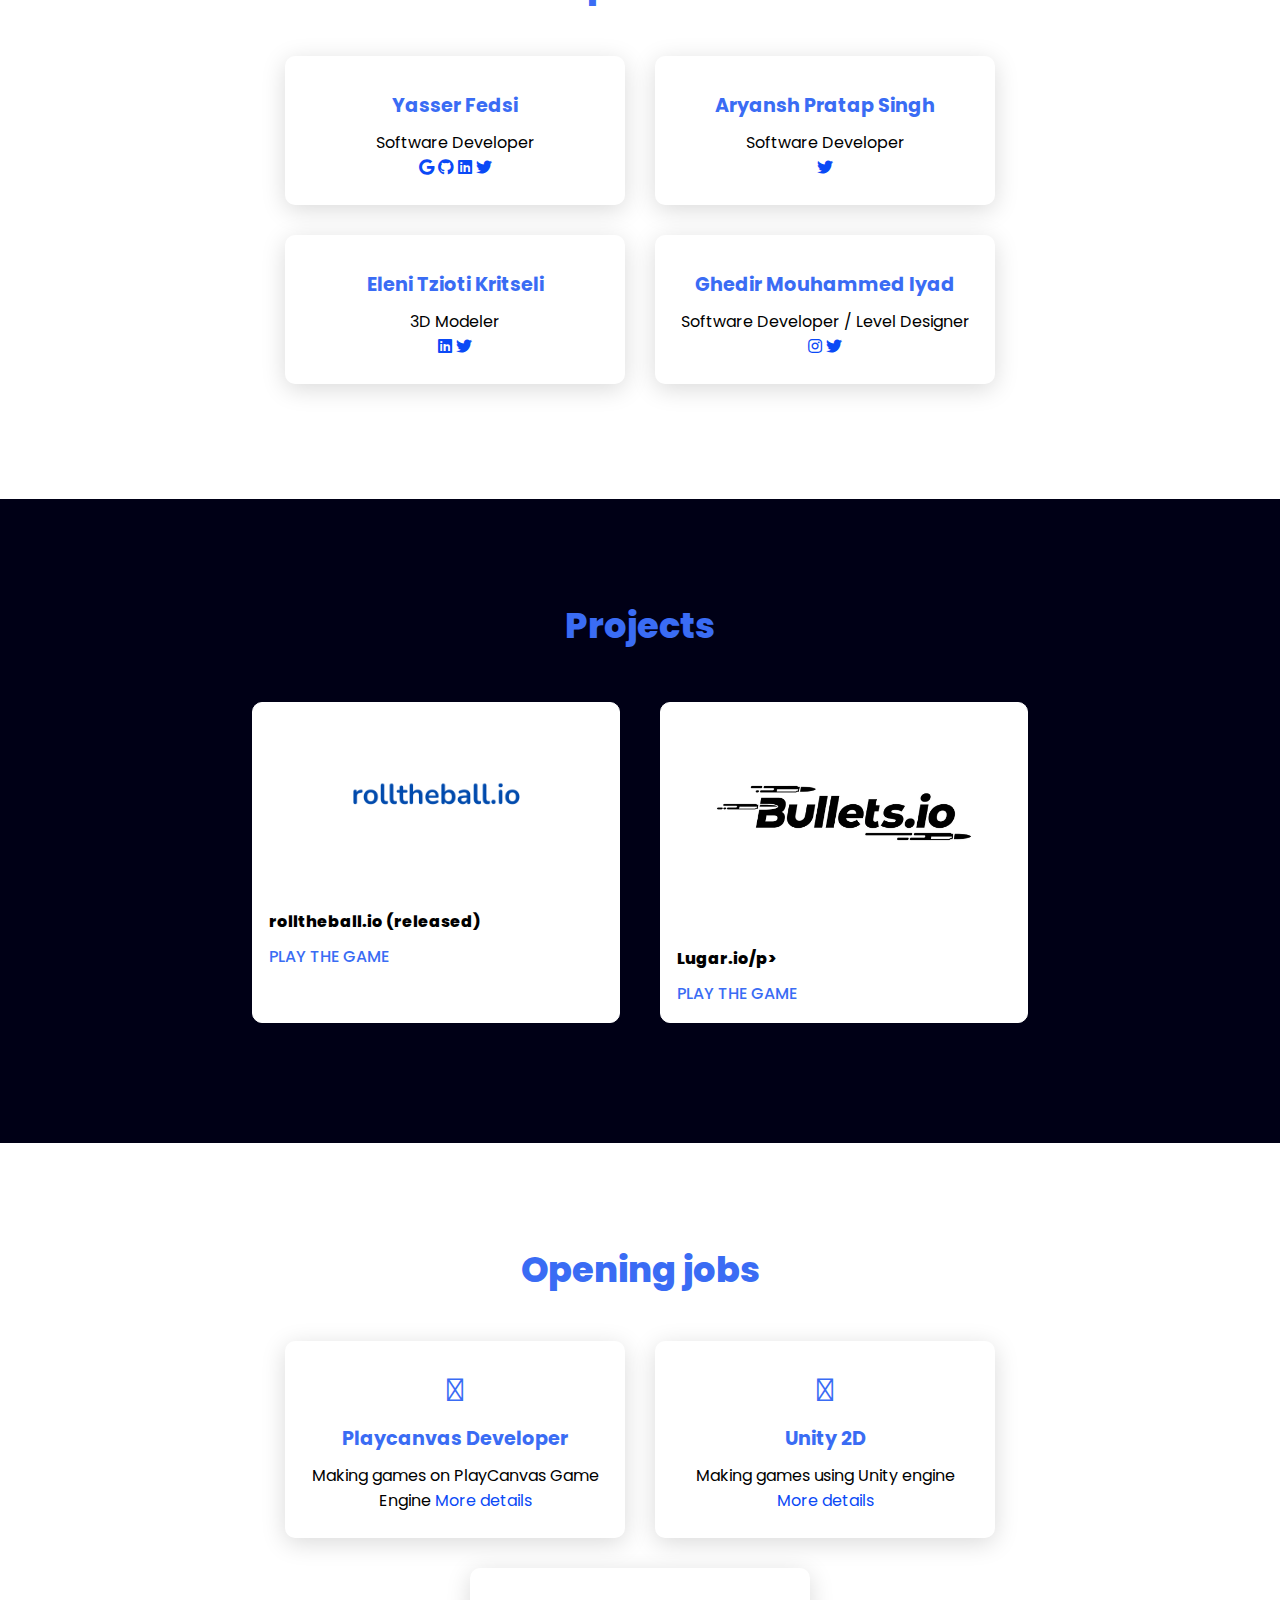
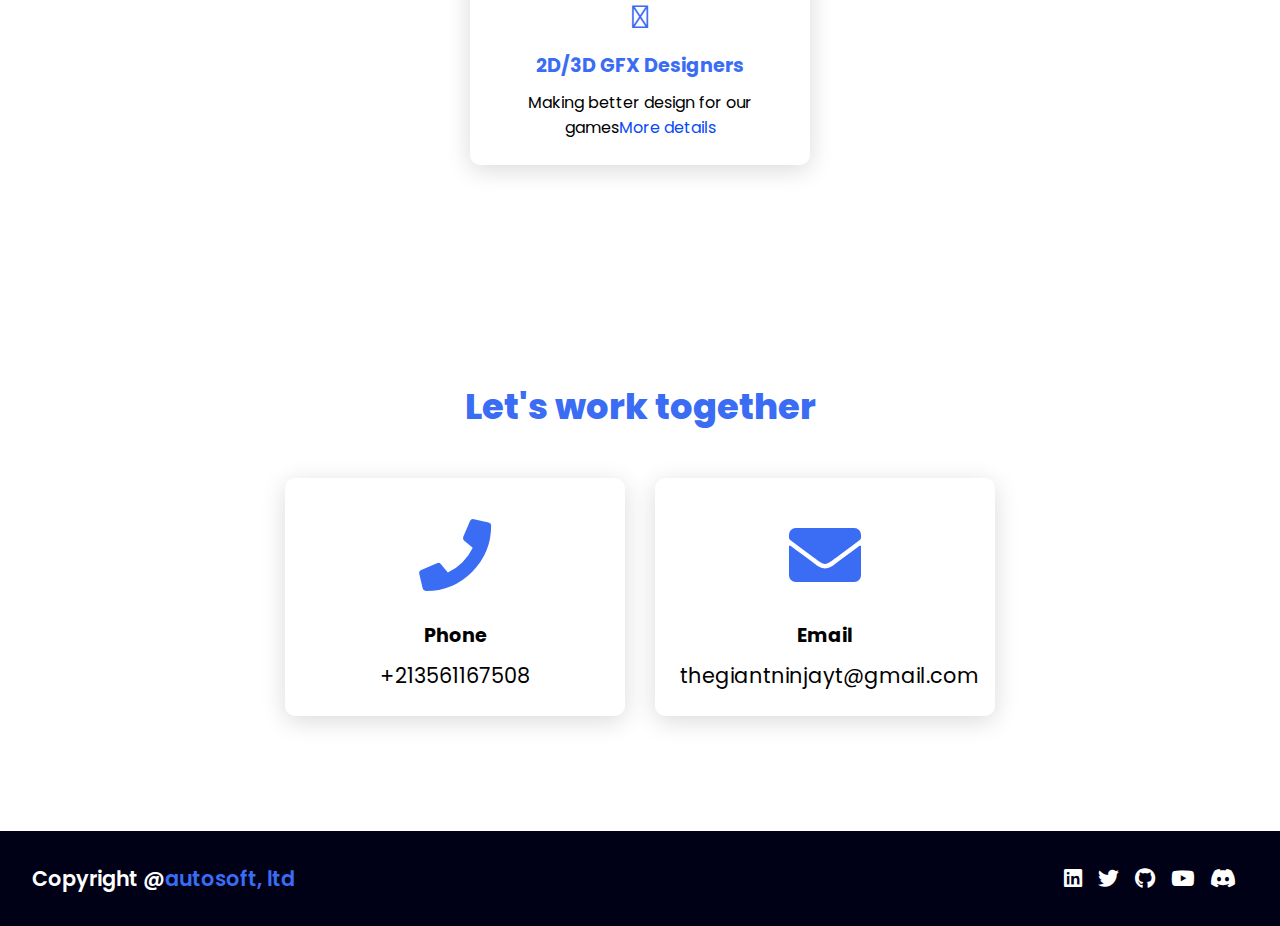
==== commit 865677ba: "some changes" ====
--- a/index.html
+++ b/index.html
@@ -101,7 +101,7 @@
                     <img src="bullets.io.png" alt="">
                 </div>
                 <div class="project-info">
-                    <p class="project-category">Bullets.io (under-development)</p>
+                    <p class="project-category">Lugar.io/p>
                     <strong class="project-title">
                         <a href="" onclick="window.open('https://bullets.netlify.app')" class="more-details">Play the game</a>
                     </strong>
@@ -127,8 +127,8 @@
                     <i class="fa-solid fa-file-code"></i>
                 </div>
                 <div class="info">
-                    <h3>2D GFX Designers</h3>
-                    <p>Making Logos/banners <a href="" onclick="window.open('')" class="more-details">More details</a></p>
+                    <h3>Unity 2D</h3>
+                    <p>Making games using Unity engine <a href="" onclick="window.open('')" class="more-details">More details</a></p>
                 </div>
             </div>
             <div class="card">
@@ -136,17 +136,8 @@
                     <i class="fa-solid fa-file-code"></i>
                 </div>
                 <div class="info">
-                    <h3>3D GFX Designers</h3>
-                    <p>Making 3D design <a href="" onclick="window.open('')" class="more-details">More details</a></p>
-                </div>
-            </div>
-            <div class="card">
-                <div class="icon">
-                    <i class="fa-solid fa-file-code"></i>
-                </div>
-                <div class="info">
-                    <h3>Unity 2D</h3>
-                    <p>Making games using Unity engine <a href="" onclick="window.open('')" class="more-details">More details</a></p>
+                    <h3>2D/3D GFX Designers</h3>
+                    <p>Making better design for our games<a href="" onclick="window.open('')" class="more-details">More details</a></p>
                 </div>
             </div>
         </div>
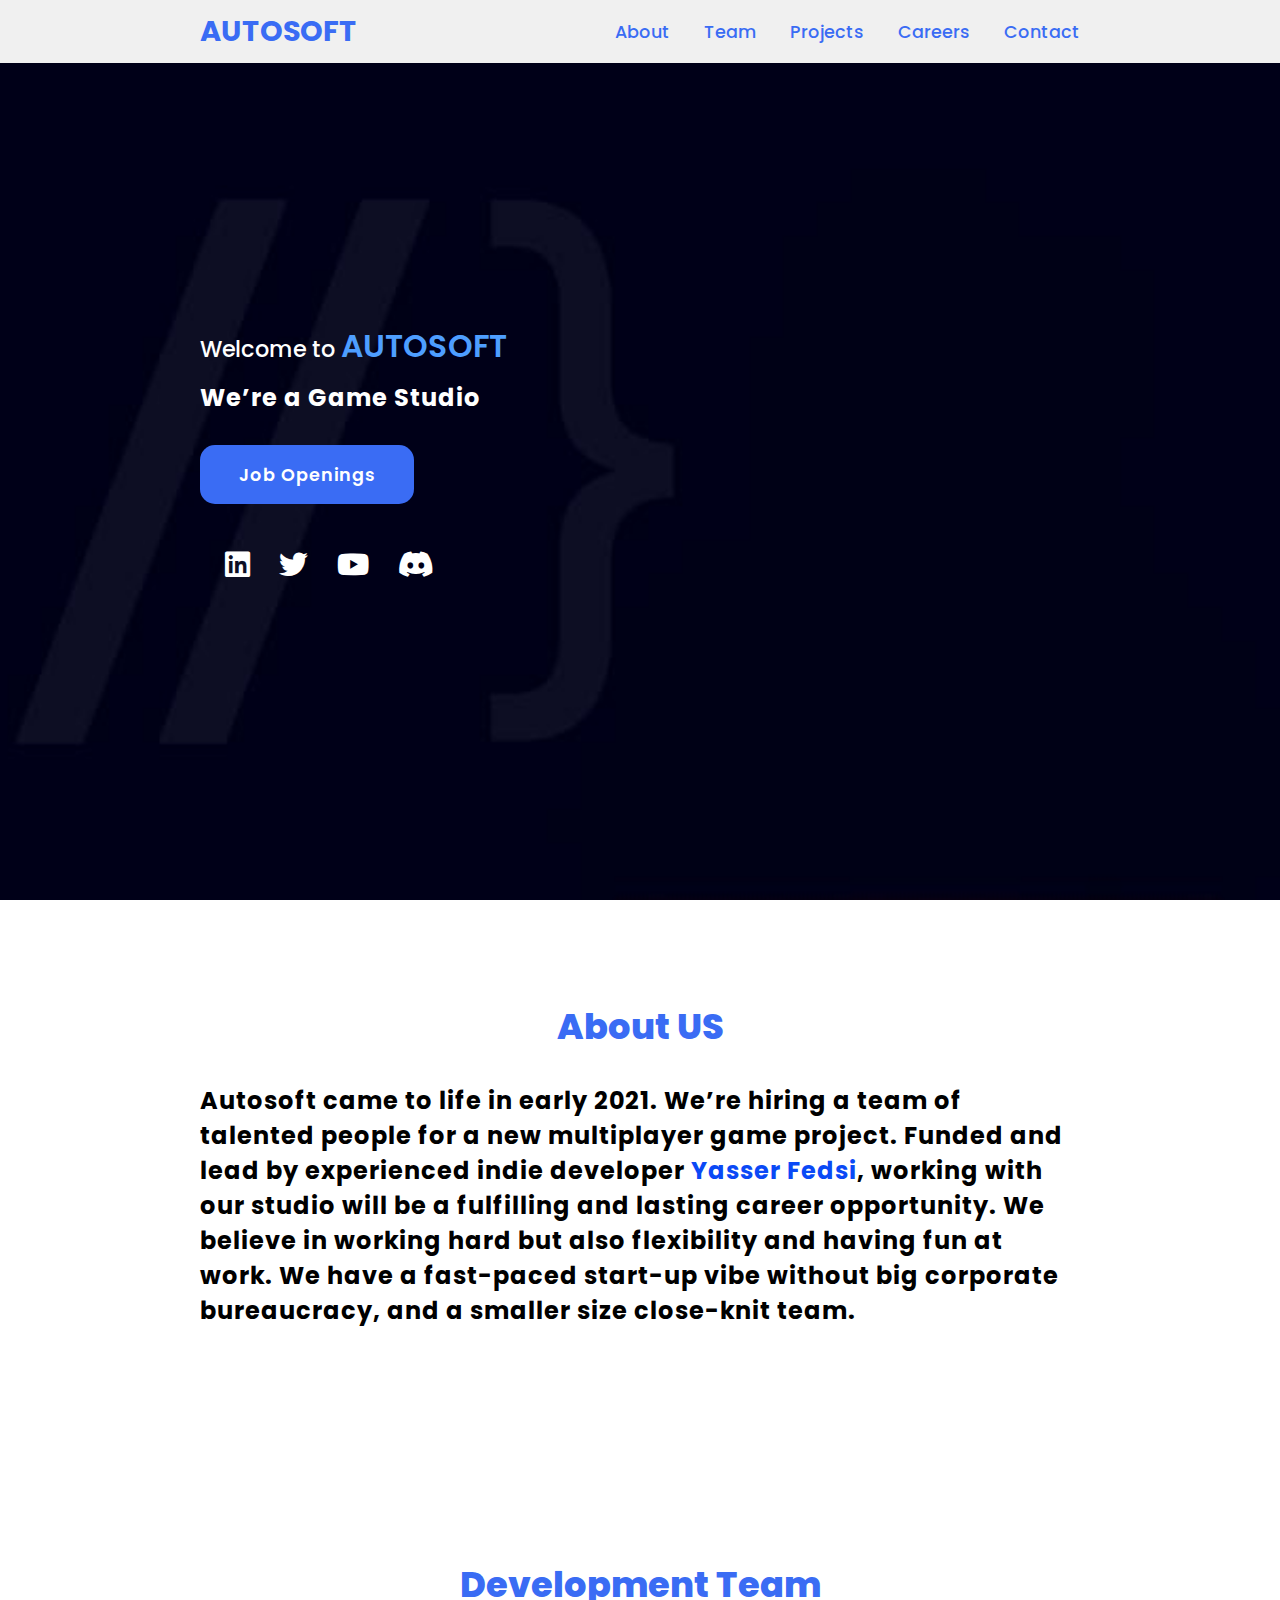
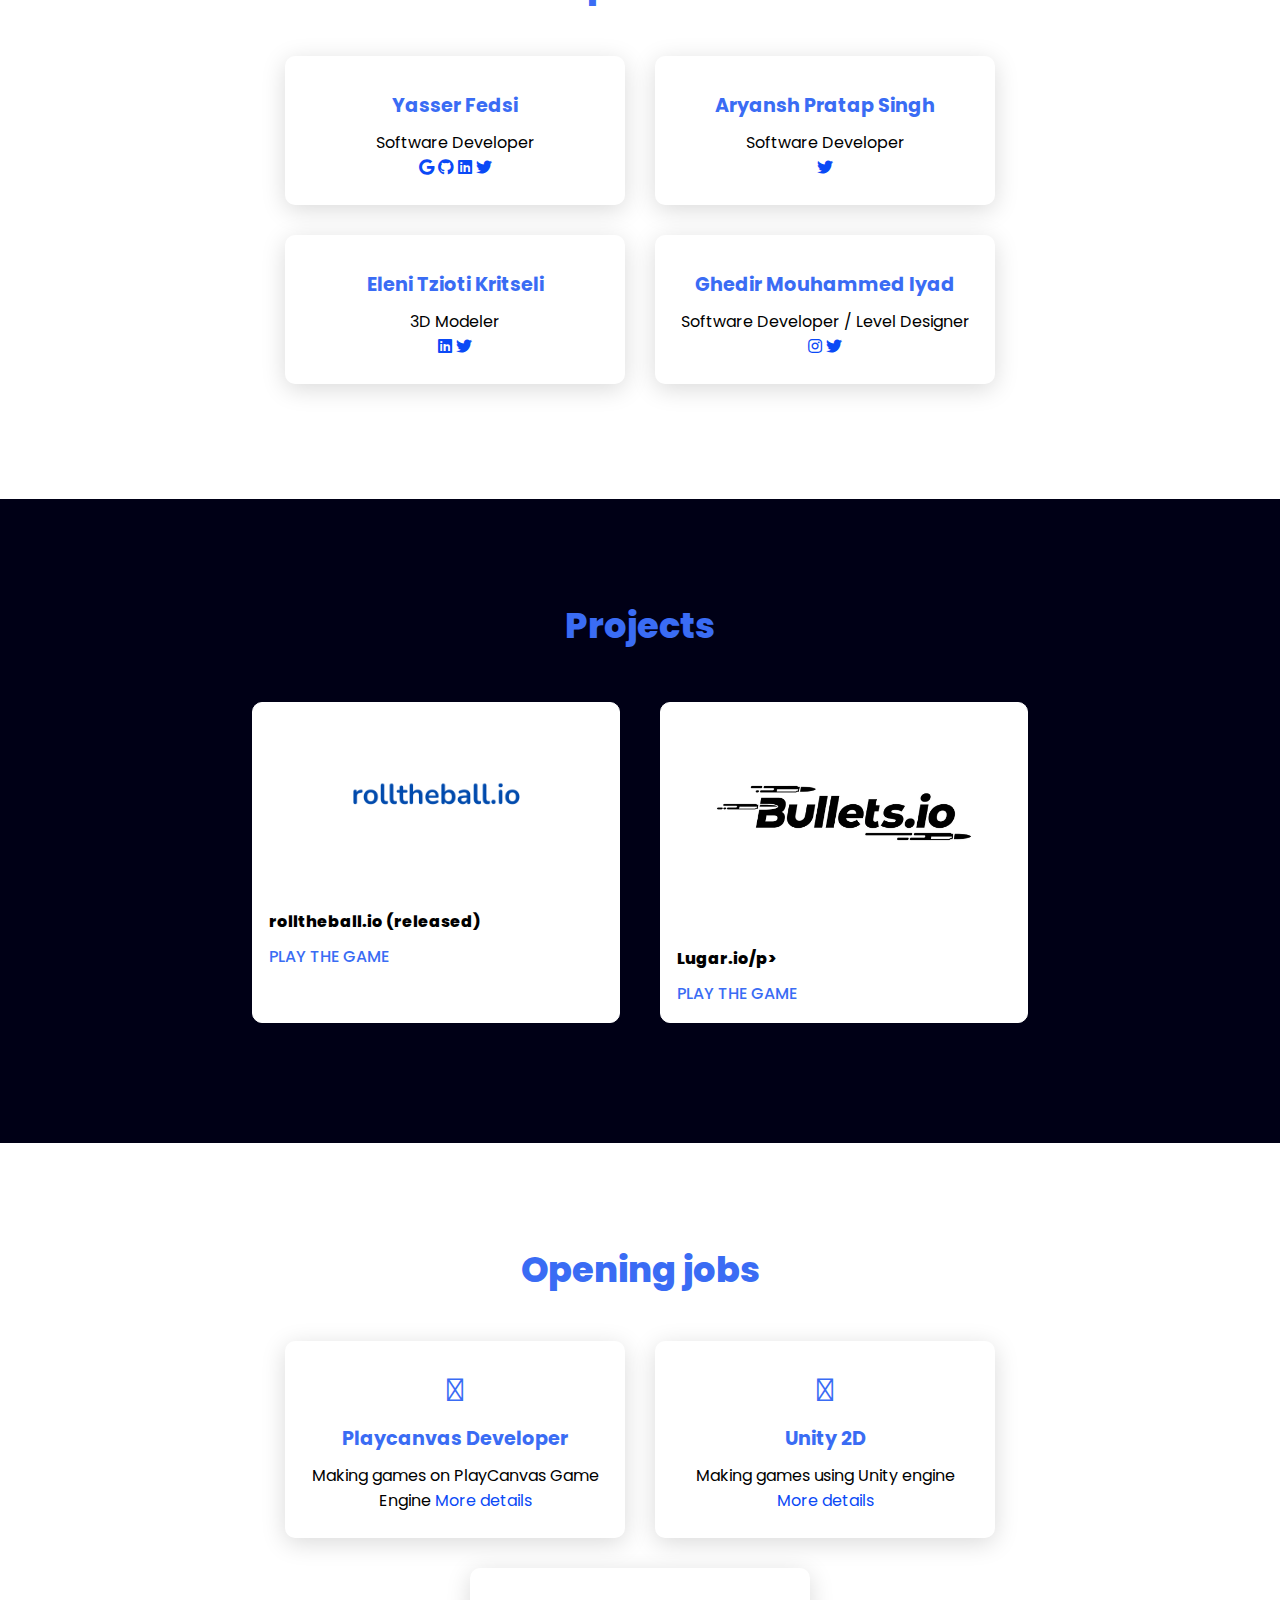
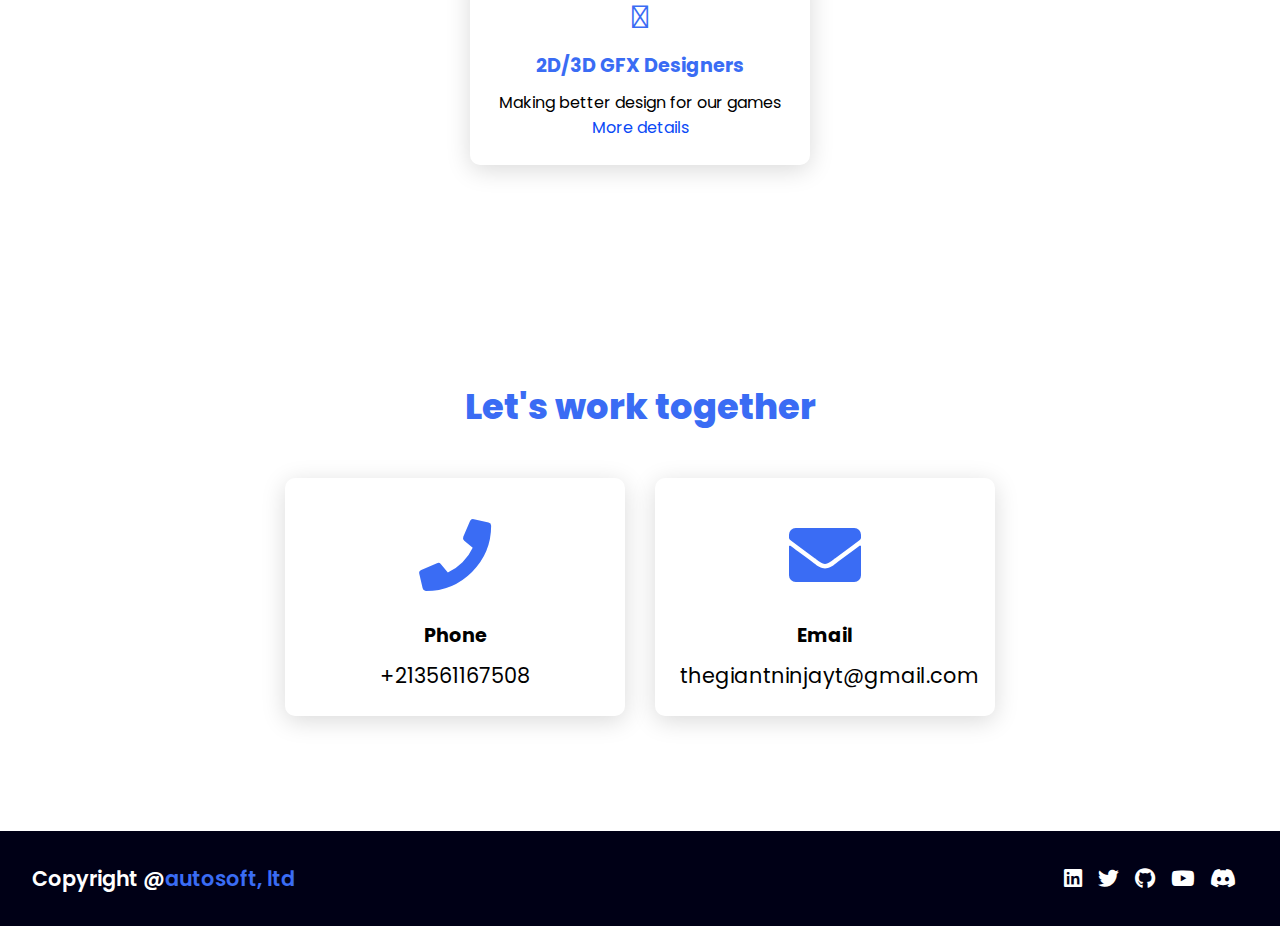
==== commit f1c5d252: "some changes" ====
--- a/index.html
+++ b/index.html
@@ -137,7 +137,7 @@
                 </div>
                 <div class="info">
                     <h3>2D/3D GFX Designers</h3>
-                    <p>Making better design for our games<a href="" onclick="window.open('')" class="more-details">More details</a></p>
+                    <p>Making better design for our games <a href="" onclick="window.open('')" class="more-details">More details</a></p>
                 </div>
             </div>
         </div>
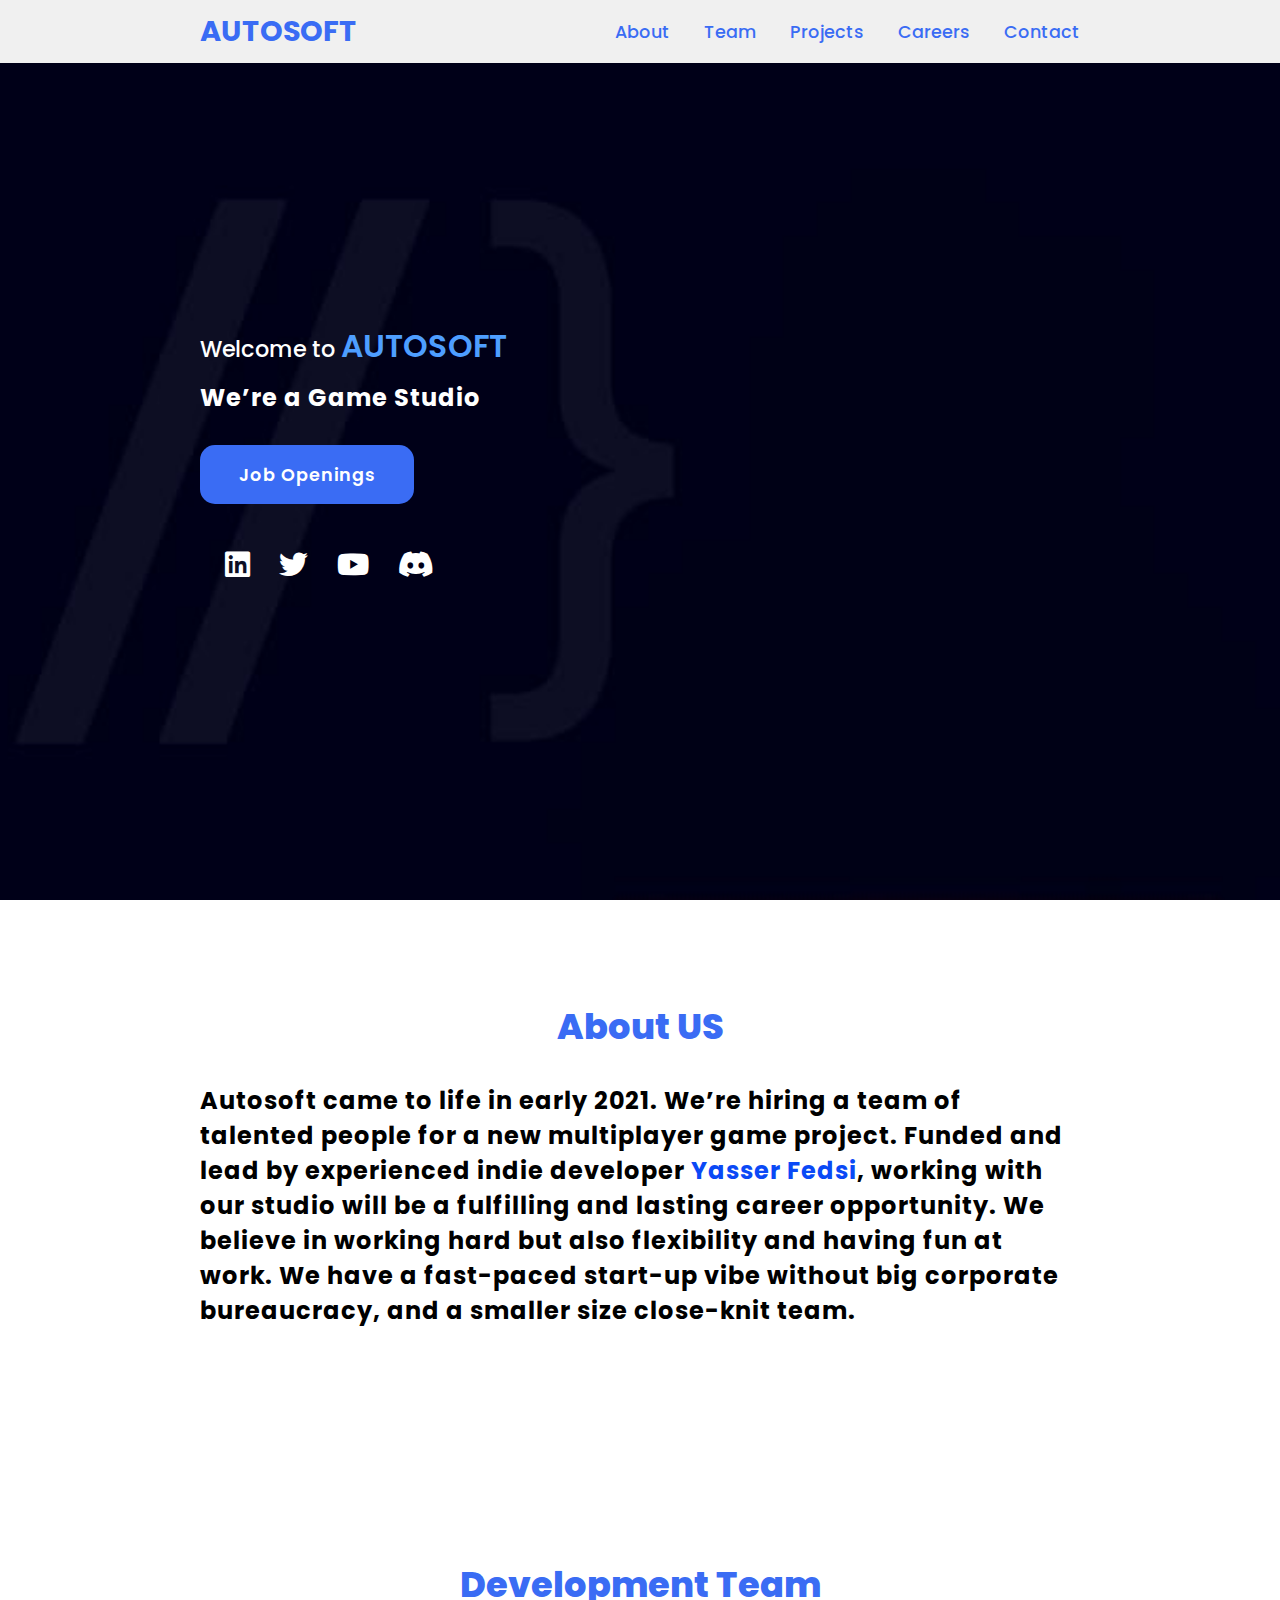
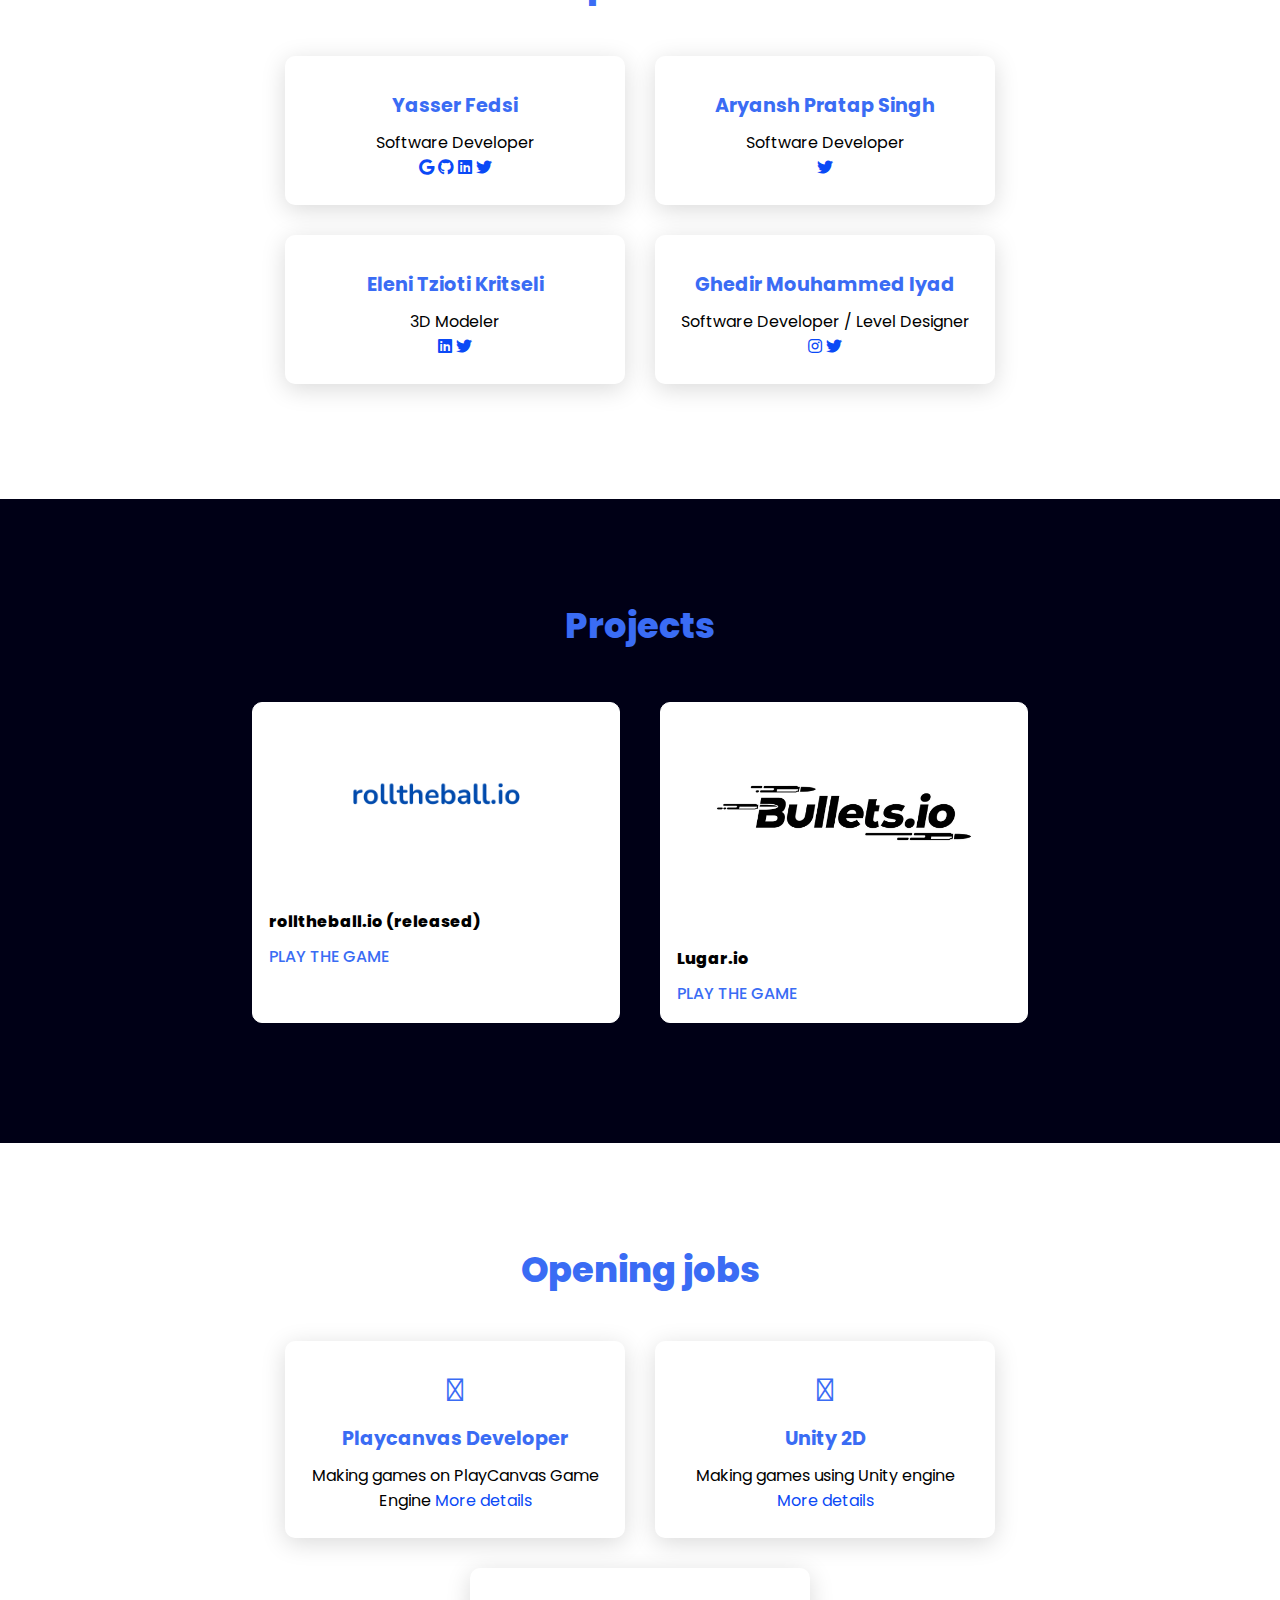
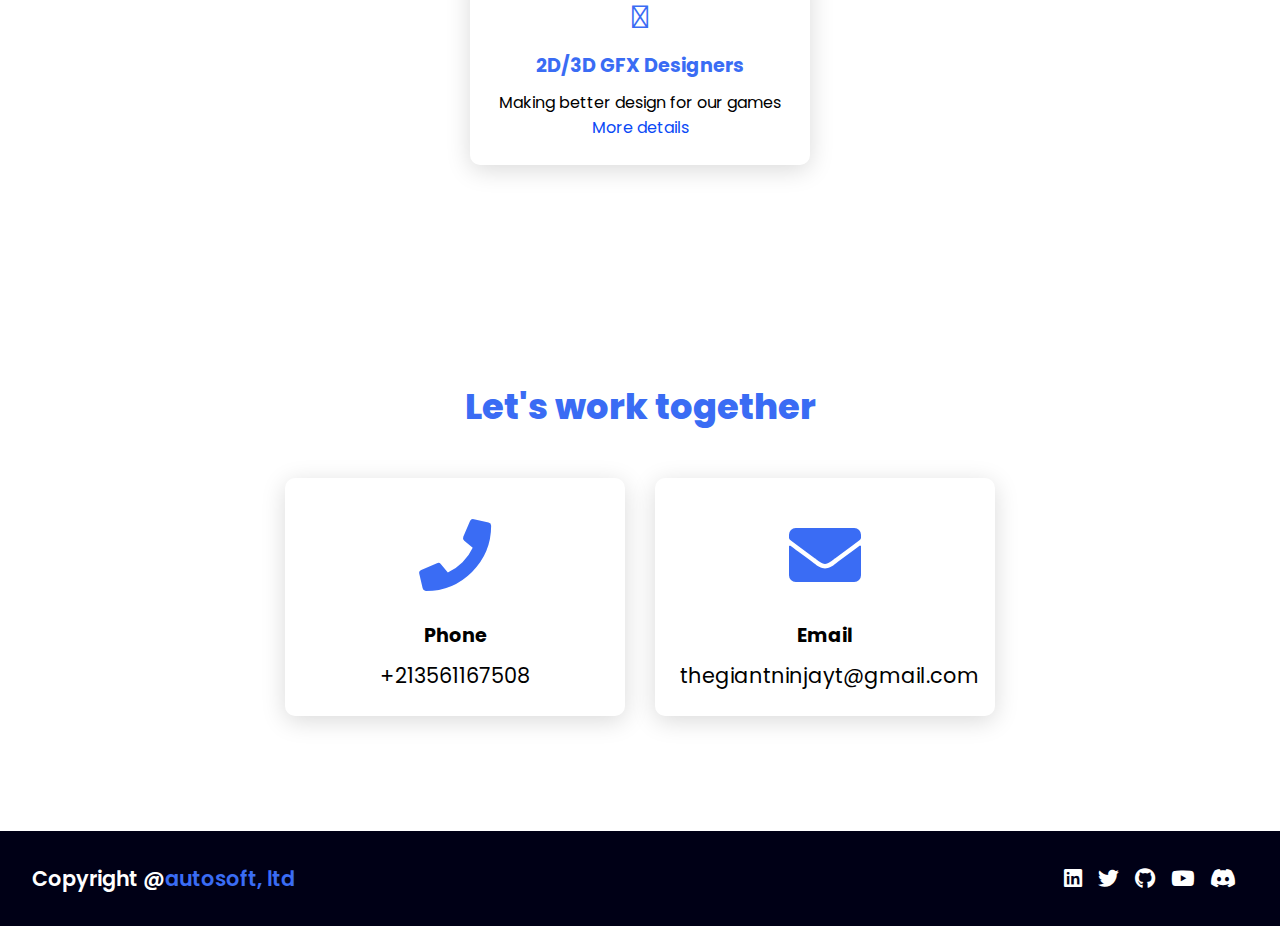
==== commit 00c50fa9: "some changes" ====
--- a/index.html
+++ b/index.html
@@ -101,7 +101,7 @@
                     <img src="bullets.io.png" alt="">
                 </div>
                 <div class="project-info">
-                    <p class="project-category">Lugar.io/p>
+                    <p class="project-category">Lugar.io</p>
                     <strong class="project-title">
                         <a href="" onclick="window.open('https://bullets.netlify.app')" class="more-details">Play the game</a>
                     </strong>
